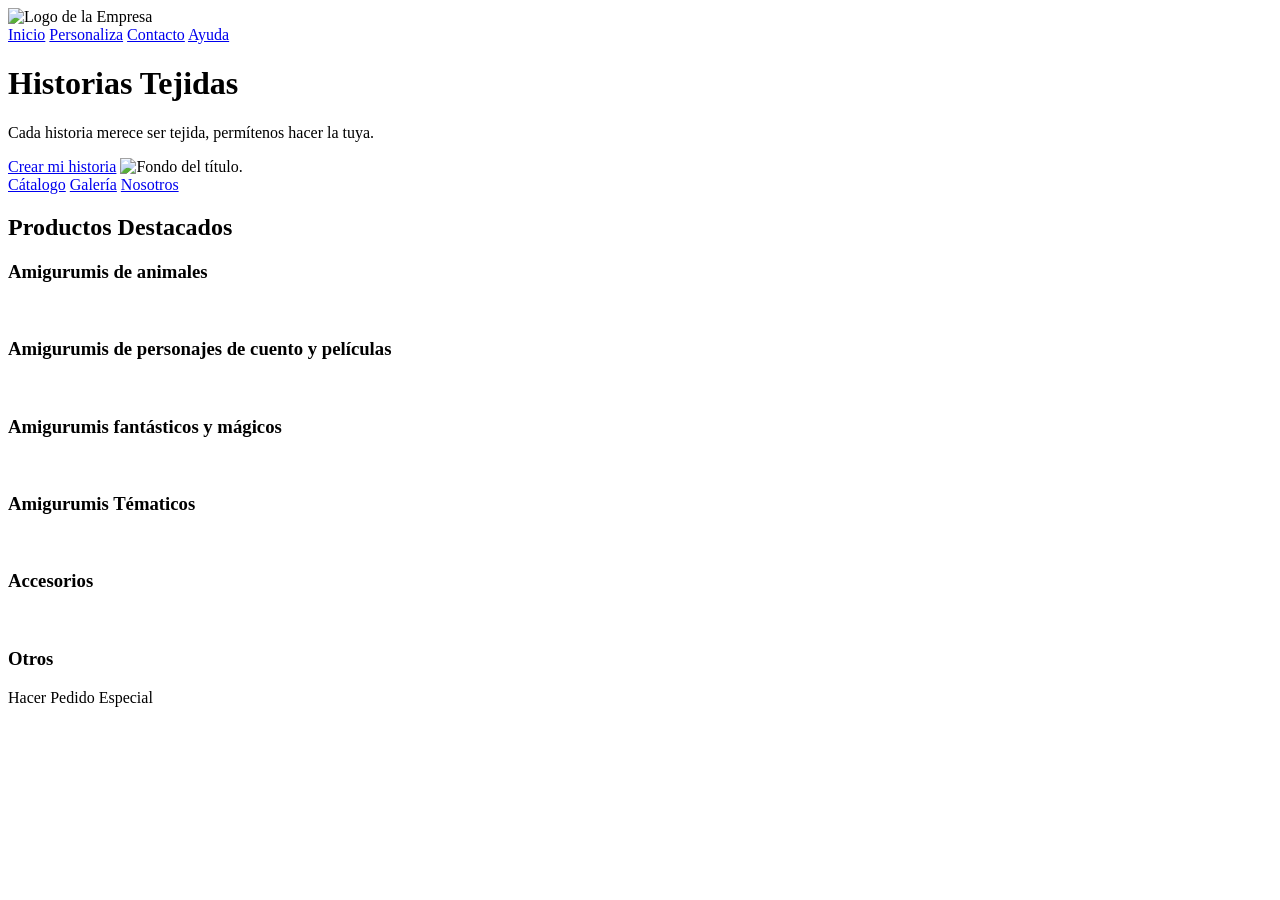
==== index.html @ d76e114c "traspaso" ====
<!DOCTYPE html>
<html lang="es">
<head>
    <meta charset="UTF-8">
    <meta name="viewport" content="width=device-width, initial-scale=1.0">
    <title>Historias Tejidas</title>
</head>
<body>
    <header>
        <div>
            <img width="100px"src="assest/logo.png" alt="Logo de la Empresa">
            <nav>
                <a href="#inicio">Inicio</a>
                <a href="#personaliza">Personaliza</a>
                <a href="#pedir">Contacto</a>
                <a href="#ayuda">Ayuda</a>
                <!-- Corregir Navegador Externo -->
            </nav>
        </div>
        
        <div>

            <h1>Historias Tejidas</h1>
            <p> 
                Cada historia merece ser tejida, permítenos hacer la tuya.
            </p>

            <a href="#personalizar">Crear mi historia</a>

            <img width="200px" src="assest/hero.png" alt="Fondo del título.">
            
        </div>
       
    </header>
        
    <main>

        <div>
            <a href="#catalogo">Cátalogo</a>
            <a href="#galeria">Galería</a>
            <a href="#Nosotros">Nosotros</a>
        </div>
           
        <div>
            <h2>Productos Destacados</h2>

            <h3>Amigurumis de animales</h3>
            <img>

            <h3>Amigurumis de personajes de cuento y películas</h3>
            <img>

            <h3>Amigurumis fantásticos y mágicos</h3>
            <img>

            <h3>Amigurumis Tématicos</h3>
            <img>

            <h3>Accesorios</h3>
            <img>

            <h3>Otros</h3>
            <p>Hacer Pedido Especial</p>
        </div>


    </main>
    <footer>
        <p></p>

    </footer>
       
</body>
</html>
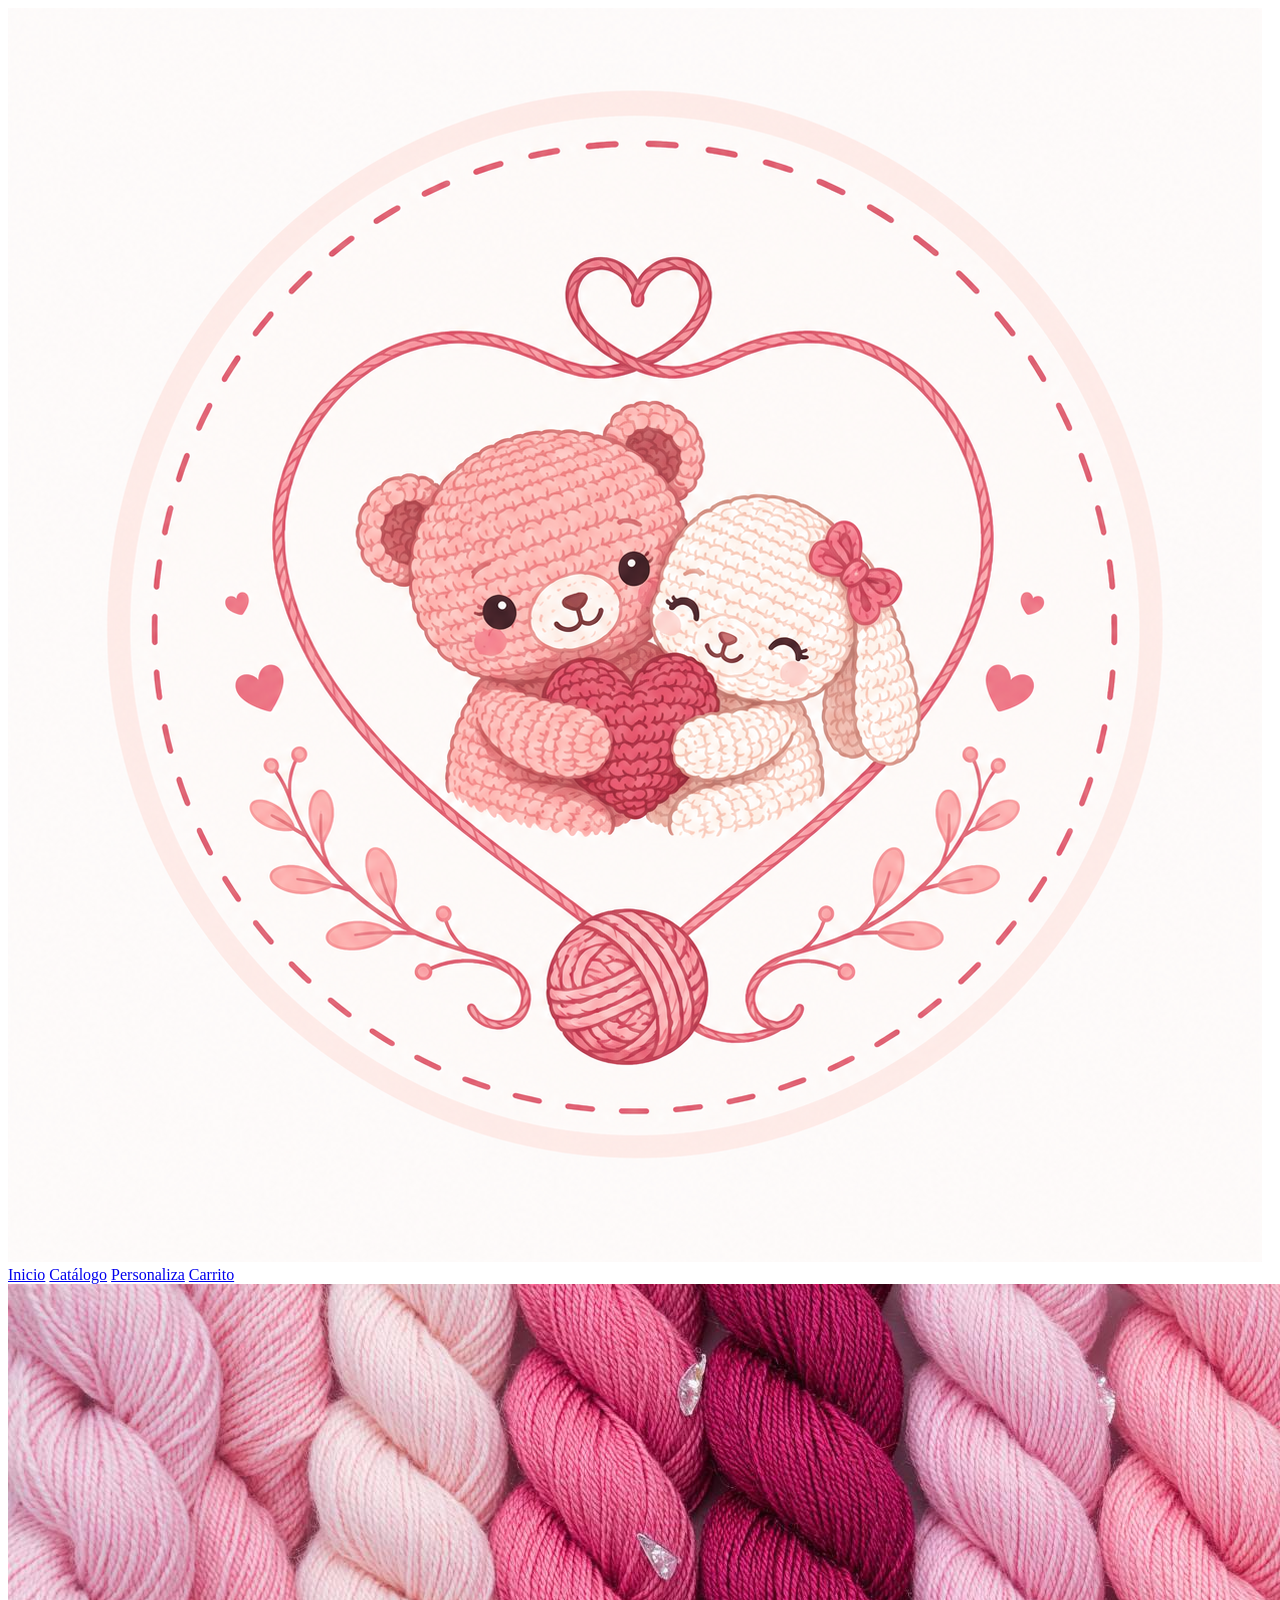
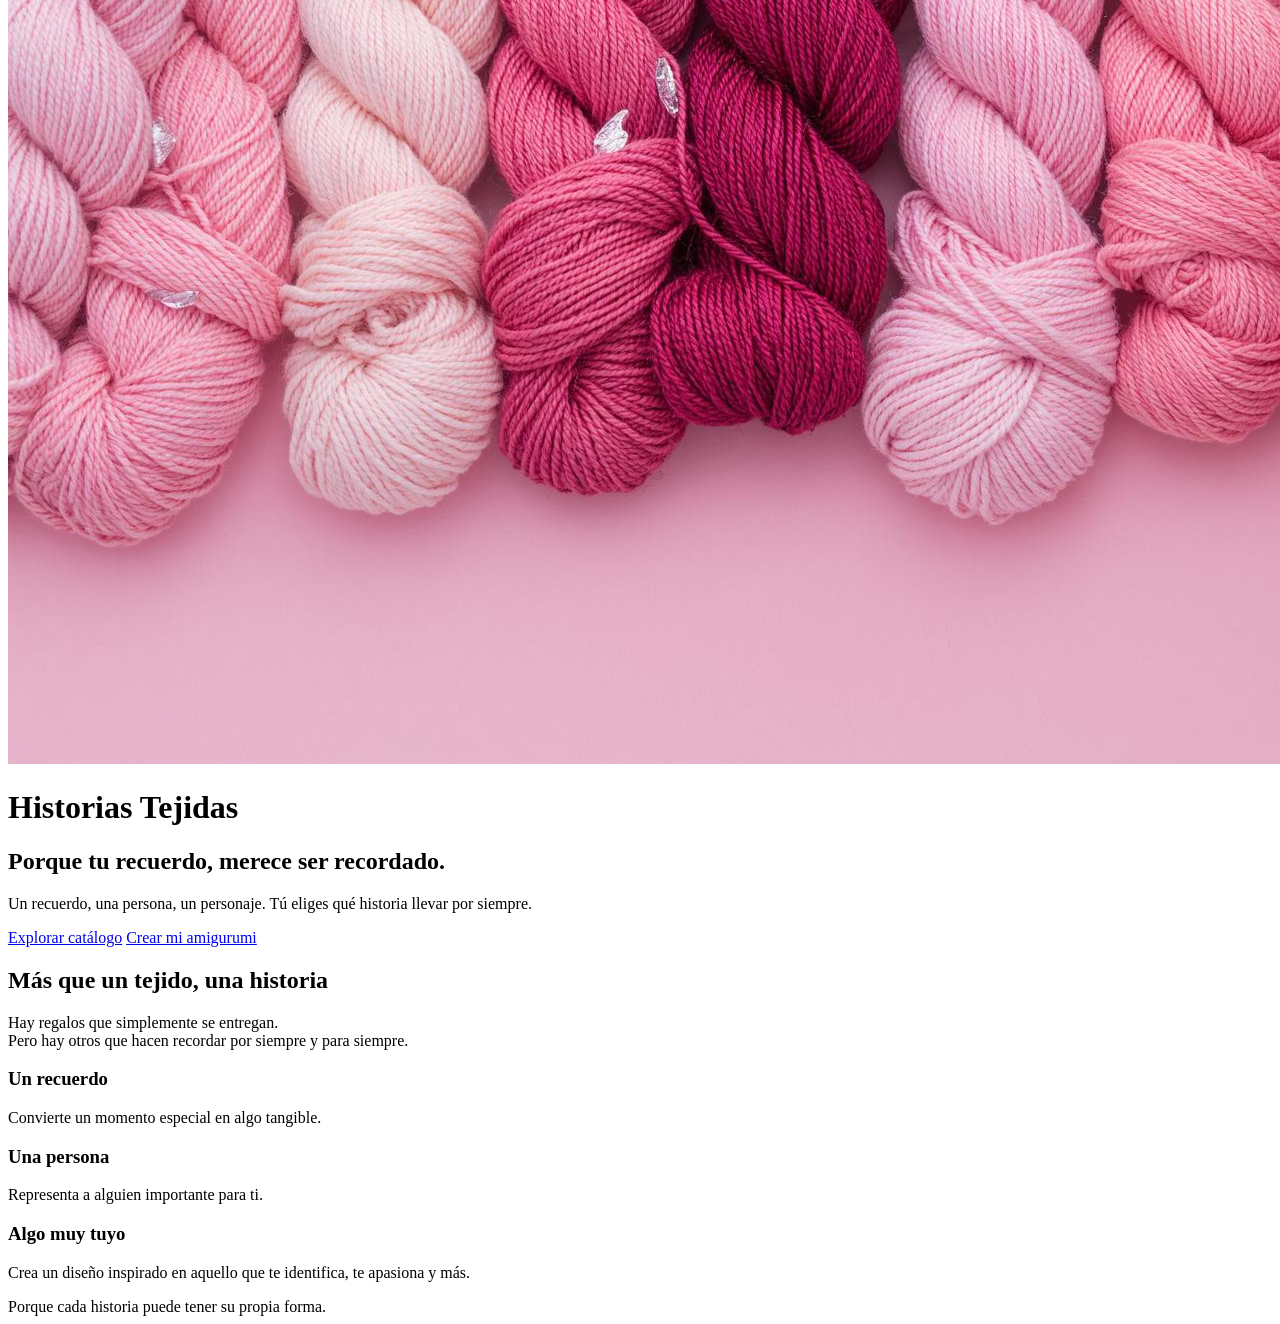
==== commit 2781ea39: "Comienzo de creación de Index, propuesta de valor, navegacion..." ====
--- a/index.html
+++ b/index.html
@@ -7,68 +7,54 @@
 </head>
 <body>
     <header>
-        <div>
-            <img width="100px"src="assest/logo.png" alt="Logo de la Empresa">
-            <nav>
-                <a href="#inicio">Inicio</a>
-                <a href="#personaliza">Personaliza</a>
-                <a href="#pedir">Contacto</a>
-                <a href="#ayuda">Ayuda</a>
-                <!-- Corregir Navegador Externo -->
-            </nav>
-        </div>
-        
-        <div>
-
+        <img src="assets/img/logo-sin-texto.png" alt="Logo de historias tejidas, un oso y conejos tejidos abrazando un corazón, con el nombre del emprendimiento en grande.">
+        <nav id="navegador-principal">
+            <a href="index.html">Inicio</a>
+            <a href="catalogo.html">Catálogo</a>
+            <a href="personaliza.html">Personaliza</a>
+            <a href="carrito.html">Carrito</a>
+            <!--Continuarlo y el emoji de carrito-->
+        </nav>
+    </header>     
+    <main>
+        <div class="hero">
+            <img src="assets/img/lanas-tipo-fondo.png" alt="Lanas de varios tonos de rosado alineadas de forma consecutiva con flores alrededor.">
             <h1>Historias Tejidas</h1>
-            <p> 
-                Cada historia merece ser tejida, permítenos hacer la tuya.
-            </p>
-
-            <a href="#personalizar">Crear mi historia</a>
-
-            <img width="200px" src="assest/hero.png" alt="Fondo del título.">
-            
-        </div>
-       
-    </header>
-        
-    <main>
-
-        <div>
-            <a href="#catalogo">Cátalogo</a>
-            <a href="#galeria">Galería</a>
-            <a href="#Nosotros">Nosotros</a>
-        </div>
-           
-        <div>
-            <h2>Productos Destacados</h2>
-
-            <h3>Amigurumis de animales</h3>
-            <img>
-
-            <h3>Amigurumis de personajes de cuento y películas</h3>
-            <img>
-
-            <h3>Amigurumis fantásticos y mágicos</h3>
-            <img>
-
-            <h3>Amigurumis Tématicos</h3>
-            <img>
-
-            <h3>Accesorios</h3>
-            <img>
-
-            <h3>Otros</h3>
-            <p>Hacer Pedido Especial</p>
+            <h2>Porque tu recuerdo, merece ser recordado.</h2>
+            <p>Un recuerdo, una persona, un personaje. Tú eliges qué historia llevar por siempre.</p>
+            <div class="button-hero">
+                <a href="catalogo.html">Explorar catálogo</a>
+                <a href="personaliza.html">Crear mi amigurumi</a>
+            </div>
         </div>
 
+        <section class="propuesta-valor">
 
+            <h2>Más que un tejido, una historia</h2>
+            <p>Hay regalos que simplemente se entregan. <br>
+            Pero hay otros que hacen recordar por siempre y para siempre.</p>
+
+            <div class="tarjeta-container">
+                <div class="tarjeta">
+                    <h3>Un recuerdo</h3>
+                    <p>Convierte un momento especial en algo tangible.</p>
+                </div>
+
+                <div class="tarjeta">
+                    <h3>Una persona</h3>
+                    <p>Representa a alguien importante para ti.</p>
+                </div>
+
+                <div class="tarjeta">
+                    <h3>Algo muy tuyo</h3>
+                    <p>Crea un diseño inspirado en aquello que te identifica, te apasiona y más.</p>
+                </div>
+            </div>
+
+            <aside>Porque cada historia puede tener su propia forma.</aside>
+
+        </section>
     </main>
-    <footer>
-        <p></p>
-
-    </footer>
-       
+    <footer></footer>
 </body>
 </html>
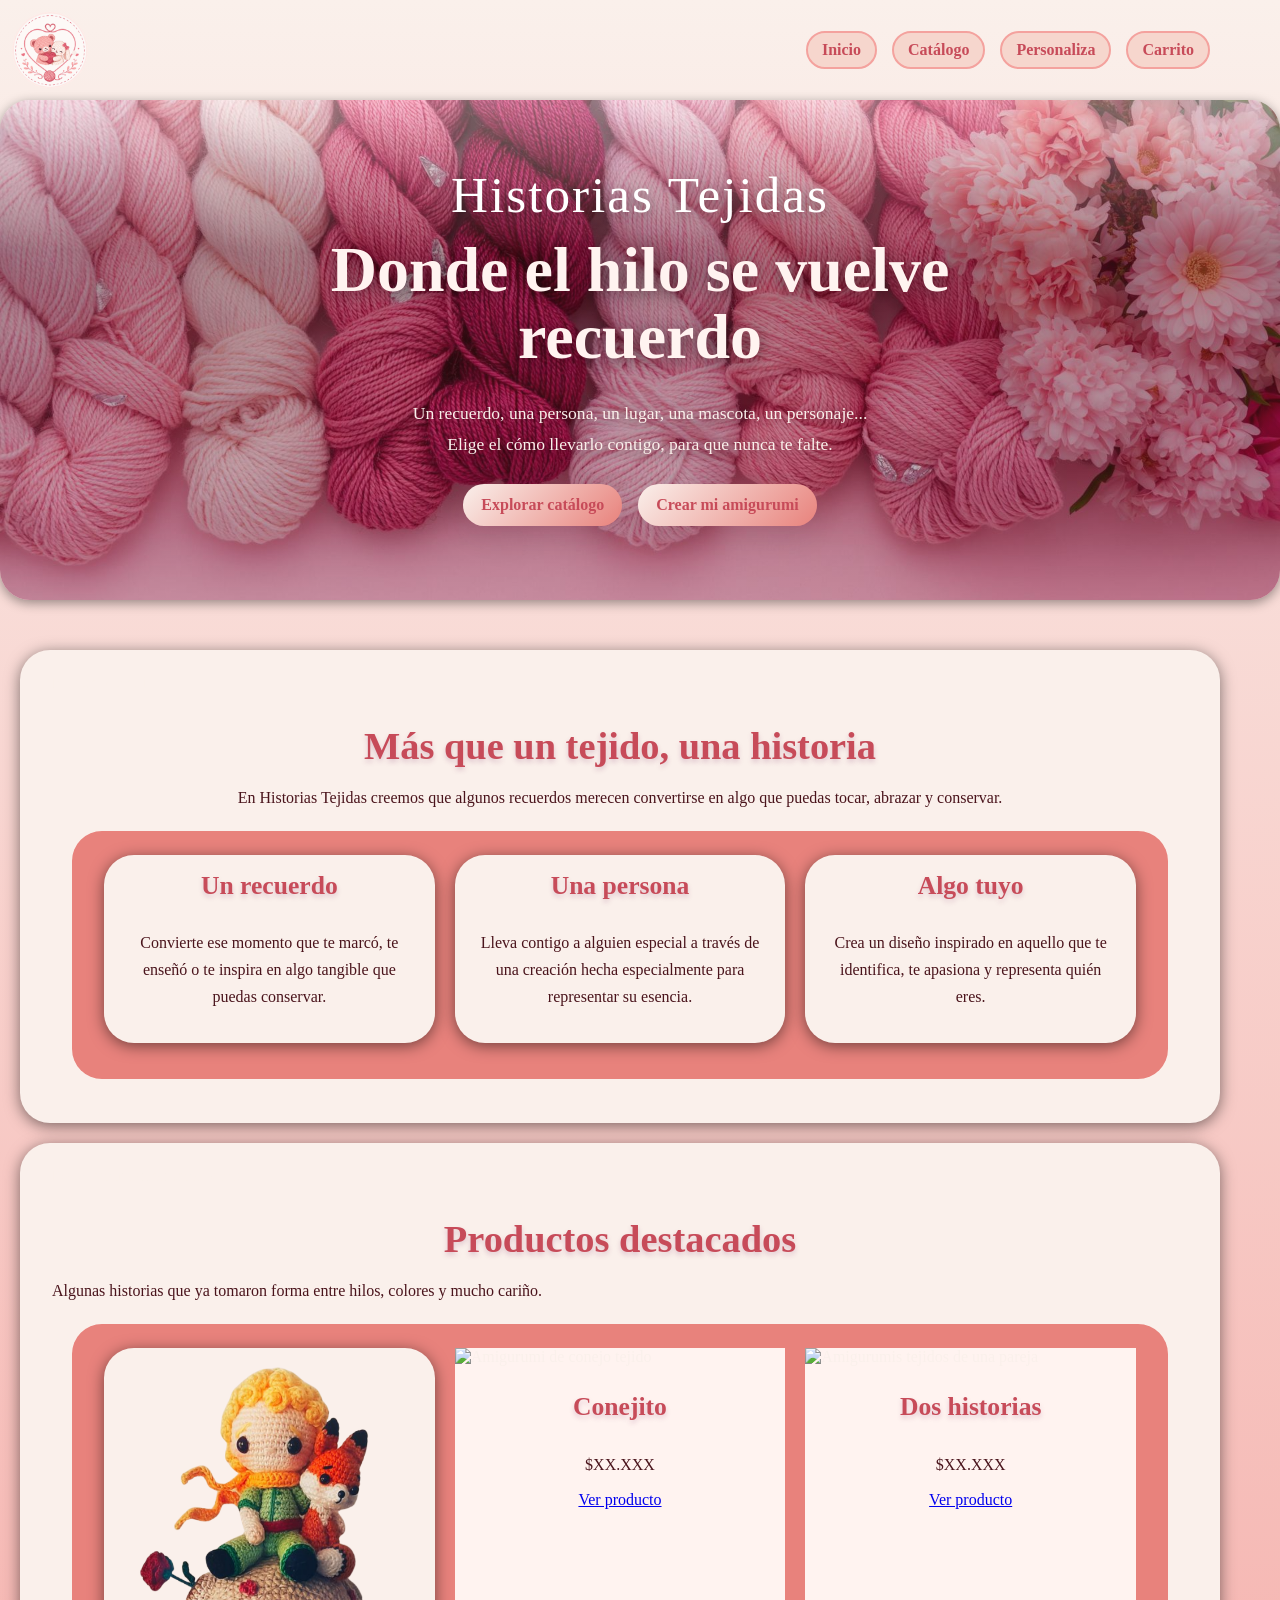
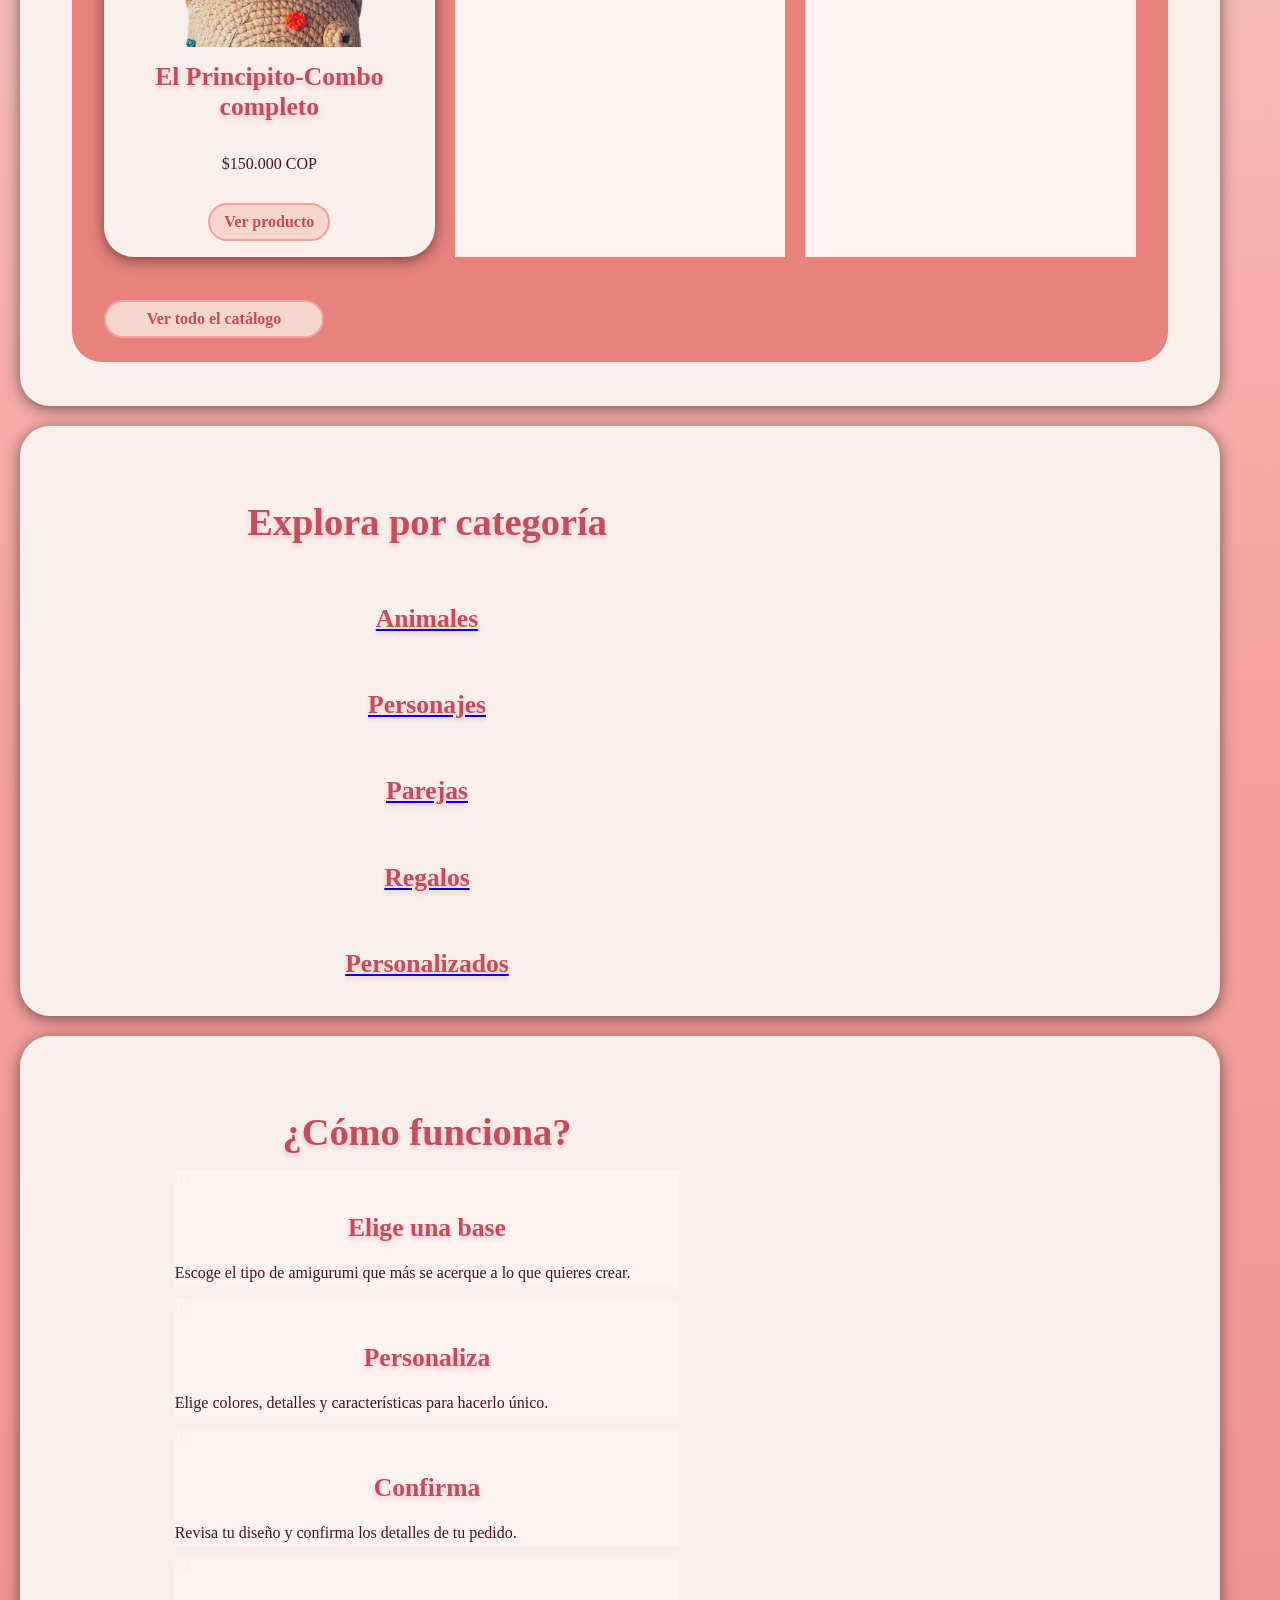
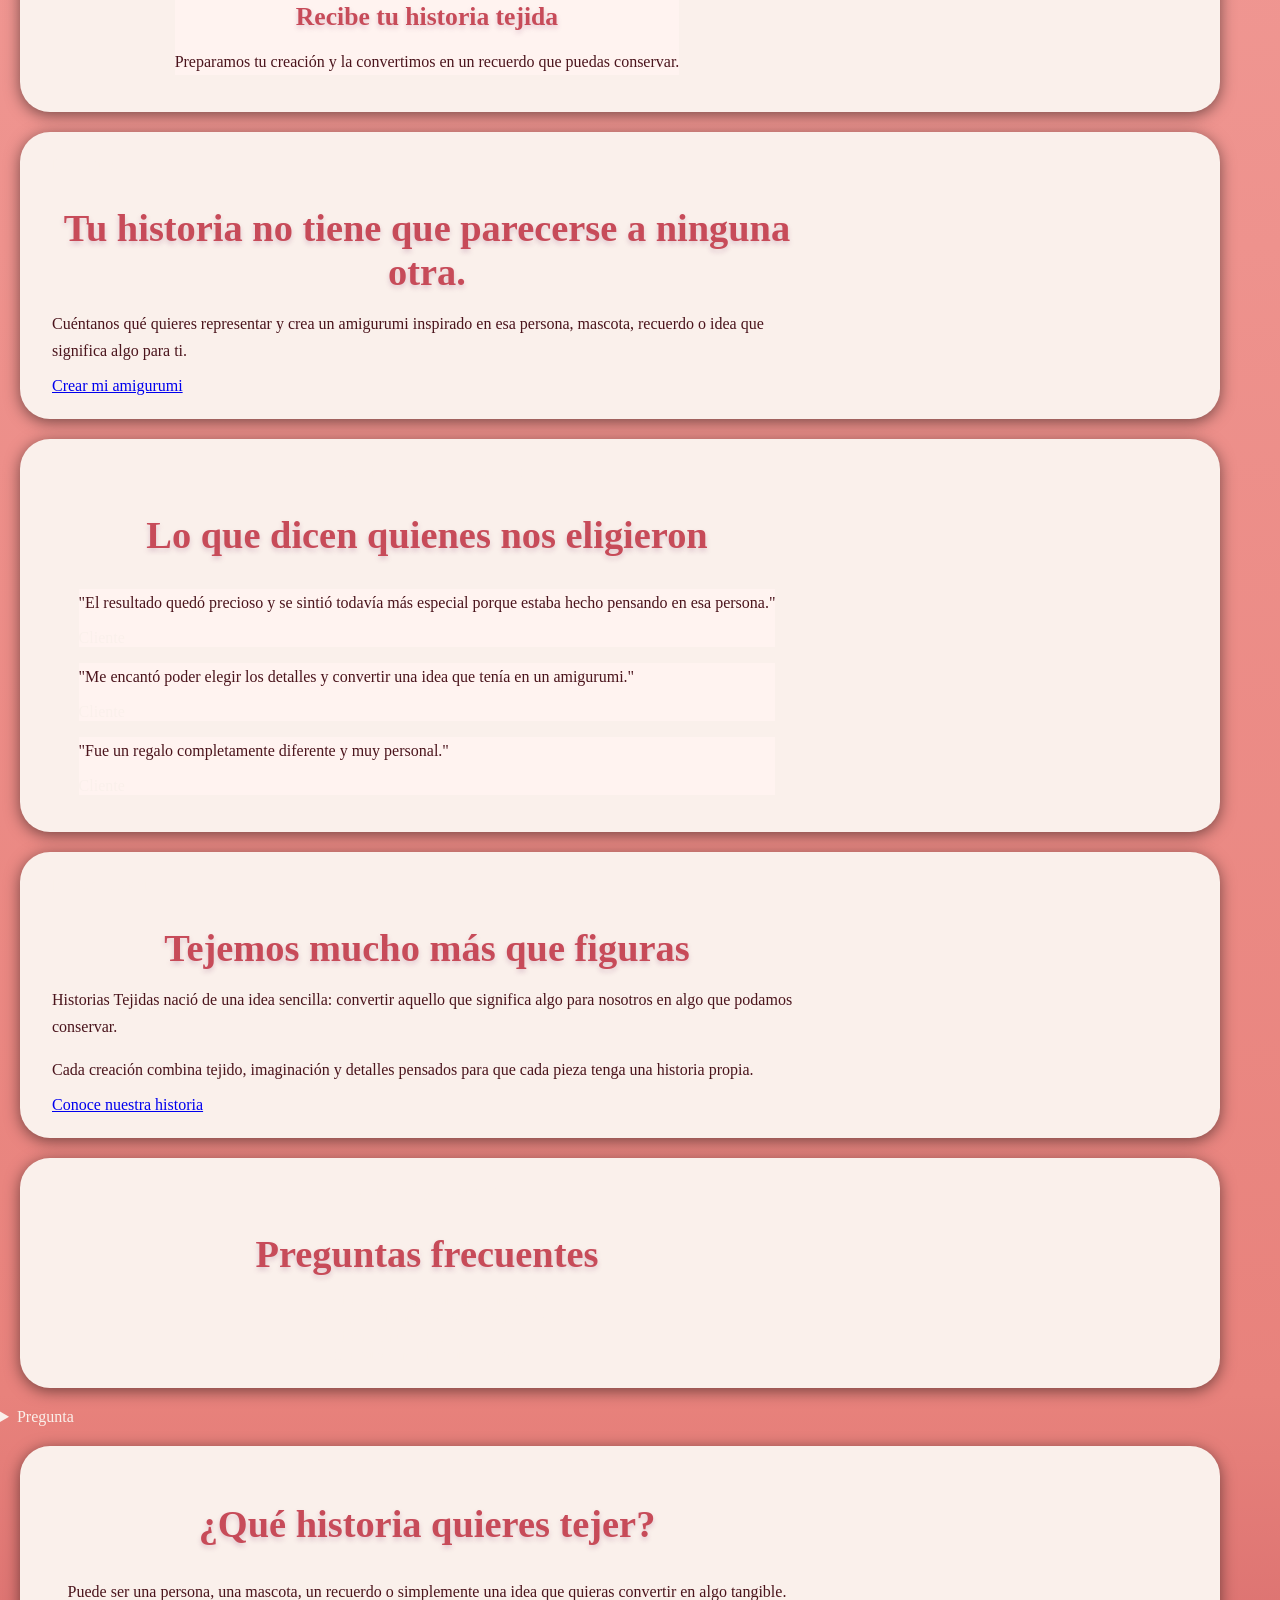
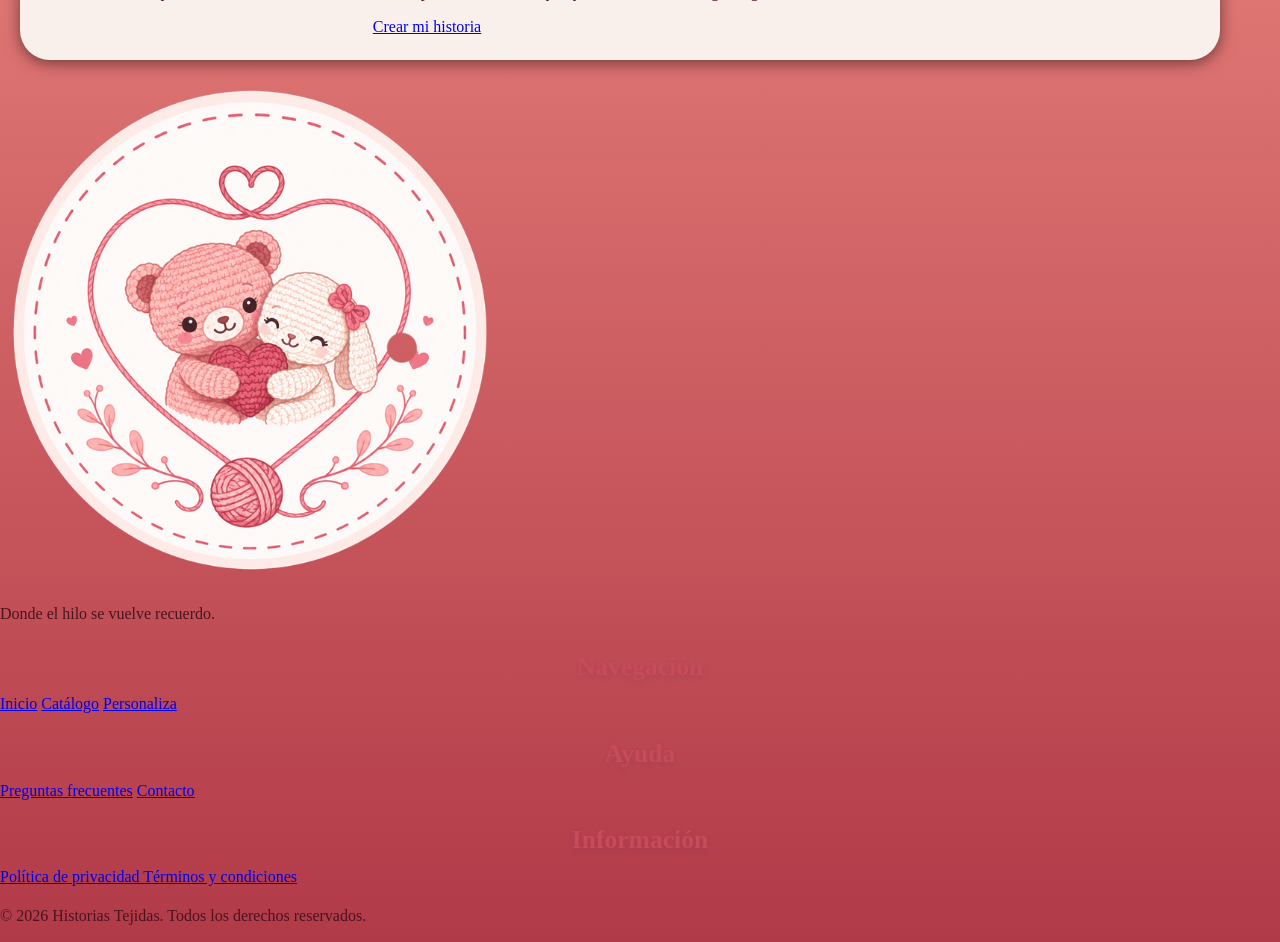
==== commit f06fdae9: "Creacion de css style y comienzo de boceto de index" ====
--- a/index.html
+++ b/index.html
@@ -1,60 +1,457 @@
 <!DOCTYPE html>
 <html lang="es">
+
 <head>
     <meta charset="UTF-8">
     <meta name="viewport" content="width=device-width, initial-scale=1.0">
     <title>Historias Tejidas</title>
+    <link rel="stylesheet" href="assets/css/style.css">
 </head>
+
 <body>
     <header>
-        <img src="assets/img/logo-sin-texto.png" alt="Logo de historias tejidas, un oso y conejos tejidos abrazando un corazón, con el nombre del emprendimiento en grande.">
-        <nav id="navegador-principal">
+        <img src="assets/img/logo-sin-texto.png"
+            alt="Logo de historias tejidas, un oso y conejos tejidos abrazando un corazón, con el nombre del emprendimiento en grande.">
+        <nav>
             <a href="index.html">Inicio</a>
             <a href="catalogo.html">Catálogo</a>
             <a href="personaliza.html">Personaliza</a>
             <a href="carrito.html">Carrito</a>
             <!--Continuarlo y el emoji de carrito-->
         </nav>
-    </header>     
+    </header>
     <main>
         <div class="hero">
-            <img src="assets/img/lanas-tipo-fondo.png" alt="Lanas de varios tonos de rosado alineadas de forma consecutiva con flores alrededor.">
-            <h1>Historias Tejidas</h1>
-            <h2>Porque tu recuerdo, merece ser recordado.</h2>
-            <p>Un recuerdo, una persona, un personaje. Tú eliges qué historia llevar por siempre.</p>
-            <div class="button-hero">
-                <a href="catalogo.html">Explorar catálogo</a>
-                <a href="personaliza.html">Crear mi amigurumi</a>
+
+            <div class="hero-overlay"></div>
+            <img src="assets/img/lanas-tipo-fondo.png"
+                alt="Lanas de varios tonos de rosado alineadas de forma consecutiva con flores alrededor.">
+
+            <div class="container">
+                <h1>Historias Tejidas</h1>
+                <h2>Donde el hilo se vuelve recuerdo</h2>
+                <p>Un recuerdo, una persona, un lugar, una mascota, un personaje... <br>
+                    Elige el cómo llevarlo contigo, para que nunca te falte.</p>
+                <div class="button-hero">
+                    <a href="catalogo.html">Explorar catálogo</a>
+                    <a href="personaliza.html">Crear mi amigurumi</a>
+                </div>
             </div>
         </div>
 
         <section class="propuesta-valor">
 
+            <span class="section-label">Nuestra esencia</span>
+
             <h2>Más que un tejido, una historia</h2>
-            <p>Hay regalos que simplemente se entregan. <br>
-            Pero hay otros que hacen recordar por siempre y para siempre.</p>
+            <p>En Historias Tejidas creemos que algunos recuerdos merecen
+                convertirse en algo que puedas tocar, abrazar y conservar.</p>
 
             <div class="tarjeta-container">
-                <div class="tarjeta">
+                <article class="tarjeta">
                     <h3>Un recuerdo</h3>
-                    <p>Convierte un momento especial en algo tangible.</p>
-                </div>
-
-                <div class="tarjeta">
+                    <p>Convierte ese momento que te marcó, te enseñó o te inspira
+                        en algo tangible que puedas conservar. </p>
+                </article>
+
+                <article class="tarjeta">
                     <h3>Una persona</h3>
-                    <p>Representa a alguien importante para ti.</p>
-                </div>
-
-                <div class="tarjeta">
-                    <h3>Algo muy tuyo</h3>
-                    <p>Crea un diseño inspirado en aquello que te identifica, te apasiona y más.</p>
-                </div>
-            </div>
-
-            <aside>Porque cada historia puede tener su propia forma.</aside>
-
-        </section>
+                    <p>Lleva contigo a alguien especial a través de una creación
+                        hecha especialmente para representar su esencia.</p>
+                </article>
+
+                <article class="tarjeta">
+                    <h3>Algo tuyo</h3>
+                    <p>Crea un diseño inspirado en aquello que te identifica,
+                        te apasiona y representa quién eres.</p>
+                </article>
+            </div>
+
+        </section>
+
+        <section class="destacados">
+
+            <span class="section-label">Descubre nuestras creaciones</span>
+
+            <h2>Productos destacados</h2>
+
+            <p>
+                Algunas historias que ya tomaron forma entre hilos, colores
+                y mucho cariño.
+            </p>
+
+            <div class="tarjeta-container">
+
+                <article class="tarjeta">
+
+                    <img src="assets/img/productos/elprincipito.png"
+                        alt="Amigurumi del personaje el principito junto al zorro en la luna con una rosa, de la obra literaria.">
+
+                    <div class="producto-info">
+                        <h3>El Principito-Combo completo</h3>
+                        <p class="precio">$150.000 COP</p>
+                        <a class="button" href="producto-detalle.html">
+                            Ver producto
+                        </a>
+                    </div>
+
+                </article>
+
+                <article class="producto-card">
+
+                    <img src="assets/img/productos/conejo.jpg" alt="Amigurumi de conejo tejido">
+
+                    <div class="producto-info">
+                        <h3>Conejito</h3>
+                        <p class="precio">$XX.XXX</p>
+                        <a href="producto-detalle.html">
+                            Ver producto
+                        </a>
+                    </div>
+
+                </article>
+
+                <article class="producto-card">
+
+                    <img src="assets/img/productos/pareja.jpg" alt="Amigurumis tejidos de una pareja">
+
+                    <div class="producto-info">
+                        <h3>Dos historias</h3>
+                        <p class="precio">$XX.XXX</p>
+                        <a href="producto-detalle.html">
+                            Ver producto
+                        </a>
+                    </div>
+
+                </article>
+
+                <a class="button" href="catalogo.html">
+                    Ver todo el catálogo
+                </a>
+
+            </div>
+
+        </section>
+
+        <section class="categorias">
+
+            <div class="container">
+
+                <span class="section-label">Encuentra tu historia</span>
+
+                <h2>Explora por categoría</h2>
+
+                <div class="categorias-grid">
+
+                    <a href="catalogo.html?categoria=animales" class="categoria">
+                        <img src="assets/img/categorias/animales.jpg" alt="">
+                        <h3>Animales</h3>
+                    </a>
+
+                    <a href="catalogo.html?categoria=personajes" class="categoria">
+                        <img src="assets/img/categorias/personajes.jpg" alt="">
+                        <h3>Personajes</h3>
+                    </a>
+
+                    <a href="catalogo.html?categoria=parejas" class="categoria">
+                        <img src="assets/img/categorias/parejas.jpg" alt="">
+                        <h3>Parejas</h3>
+                    </a>
+
+                    <a href="catalogo.html?categoria=regalos" class="categoria">
+                        <img src="assets/img/categorias/regalos.jpg" alt="">
+                        <h3>Regalos</h3>
+                    </a>
+
+                    <a href="catalogo.html?categoria=personalizados" class="categoria">
+                        <img src="assets/img/categorias/personalizados.jpg" alt="">
+                        <h3>Personalizados</h3>
+                    </a>
+
+                </div>
+
+            </div>
+
+        </section>
+
+
+        <section class="como-funciona">
+
+            <div class="container">
+
+                <span class="section-label">Tu historia, paso a paso</span>
+
+                <h2>¿Cómo funciona?</h2>
+
+                <div class="pasos">
+
+                    <article class="paso">
+                        <span class="paso-numero">01</span>
+                        <h3>Elige una base</h3>
+                        <p>
+                            Escoge el tipo de amigurumi que más se acerque
+                            a lo que quieres crear.
+                        </p>
+                    </article>
+
+                    <article class="paso">
+                        <span class="paso-numero">02</span>
+                        <h3>Personaliza</h3>
+                        <p>
+                            Elige colores, detalles y características
+                            para hacerlo único.
+                        </p>
+                    </article>
+
+                    <article class="paso">
+                        <span class="paso-numero">03</span>
+                        <h3>Confirma</h3>
+                        <p>
+                            Revisa tu diseño y confirma los detalles de tu pedido.
+                        </p>
+                    </article>
+
+                    <article class="paso">
+                        <span class="paso-numero">04</span>
+                        <h3>Recibe tu historia tejida</h3>
+                        <p>
+                            Preparamos tu creación y la convertimos
+                            en un recuerdo que puedas conservar.
+                        </p>
+                    </article>
+
+                </div>
+
+            </div>
+
+        </section>
+
+        <section class="personalizacion-home">
+
+            <div class="container">
+
+                <div class="personalizacion-contenido">
+
+                    <span class="section-label">Hazlo tuyo</span>
+
+                    <h2>Tu historia no tiene que parecerse a ninguna otra.</h2>
+
+                    <p>
+                        Cuéntanos qué quieres representar y crea un amigurumi
+                        inspirado en esa persona, mascota, recuerdo o idea
+                        que significa algo para ti.
+                    </p>
+
+                    <a href="personaliza.html">
+                        Crear mi amigurumi
+                    </a>
+
+                </div>
+
+            </div>
+
+        </section>
+
+        <section class="resenas">
+
+            <div class="container">
+
+                <span class="section-label">Historias que ya fueron tejidas</span>
+
+                <h2>Lo que dicen quienes nos eligieron</h2>
+
+                <div class="resenas-grid">
+
+                    <article class="resena">
+                        <p>
+                            "El resultado quedó precioso y se sintió todavía
+                            más especial porque estaba hecho pensando en esa persona."
+                        </p>
+                        <span>Cliente</span>
+                    </article>
+
+                    <article class="resena">
+                        <p>
+                            "Me encantó poder elegir los detalles y convertir
+                            una idea que tenía en un amigurumi."
+                        </p>
+                        <span>Cliente</span>
+                    </article>
+
+                    <article class="resena">
+                        <p>
+                            "Fue un regalo completamente diferente y muy personal."
+                        </p>
+                        <span>Cliente</span>
+                    </article>
+
+                </div>
+
+            </div>
+
+        </section>
+
+        <section class="sobre-nosotros">
+
+            <div class="container">
+
+                <div class="sobre-contenido">
+
+                    <span class="section-label">Nuestra historia</span>
+
+                    <h2>Tejemos mucho más que figuras</h2>
+
+                    <p>
+                        Historias Tejidas nació de una idea sencilla:
+                        convertir aquello que significa algo para nosotros
+                        en algo que podamos conservar.
+                    </p>
+
+                    <p>
+                        Cada creación combina tejido, imaginación y detalles
+                        pensados para que cada pieza tenga una historia propia.
+                    </p>
+
+                    <a href="sobre-nosotros.html">
+                        Conoce nuestra historia
+                    </a>
+
+                </div>
+
+            </div>
+
+        </section>
+
+        <section class="faq">
+
+            <div class="container">
+
+                <span class="section-label">¿Tienes alguna duda?</span>
+
+                <h2>Preguntas frecuentes</h2>
+
+                <div class="faq-list">
+
+                    <details>
+                        <summary>¿Puedo personalizar un amigurumi?</summary>
+                        <p>
+                            Sí. Puedes crear una pieza basada en una persona,
+                            mascota, personaje, recuerdo o idea.
+                        </p>
+                    </details>
+
+                    <details>
+                        <summary>¿Cuánto tarda un pedido personalizado?</summary>
+                        <p>
+                            El tiempo depende del diseño y del nivel de personalización.
+                        </p>
+                    </details>
+
+                    <details>
+                        <summary>¿Puedo hacer un regalo?</summary>
+                        <p>
+                            Sí. Puedes elegir una creación del catálogo
+                            o diseñar una personalizada.
+                        </p>
+                    </details>
+
+                    <details>
+                        <summary>¿Cómo puedo realizar un pedido?</summary>
+                        <p>
+                            Puedes explorar el catálogo o comenzar directamente
+                            desde la sección de personalización.
+                        </p>
+                    </details>
+
+                </div>
+
+            </div>
+
+        </section>
+
+        <details>
+            <summary>Pregunta</summary>
+            <p>Respuesta</p>
+        </details>
+
+
+        <section class="cta-final">
+
+            <div class="container">
+
+                <h2>¿Qué historia quieres tejer?</h2>
+
+                <p>
+                    Puede ser una persona, una mascota, un recuerdo
+                    o simplemente una idea que quieras convertir en algo tangible.
+                </p>
+
+                <a href="personaliza.html">
+                    Crear mi historia
+                </a>
+
+            </div>
+
+        </section>
+
     </main>
-    <footer></footer>
+    <footer>
+
+
+        <div class="footer-container">
+
+            <div class="footer-marca">
+                <img src="assets/img/logo-sin-texto.png" alt="Logo de Historias Tejidas">
+
+                <p>
+                    Donde el hilo se vuelve recuerdo.
+                </p>
+            </div>
+
+            <div class="footer-columna">
+
+                <h3>Navegación</h3>
+
+                <a href="index.html">Inicio</a>
+                <a href="catalogo.html">Catálogo</a>
+                <a href="personaliza.html">Personaliza</a>
+
+            </div>
+
+            <div class="footer-columna">
+
+                <h3>Ayuda</h3>
+
+                <a href="#faq">Preguntas frecuentes</a>
+                <a href="contacto.html">Contacto</a>
+
+            </div>
+
+            <div class="footer-columna">
+
+                <h3>Información</h3>
+
+                <a href="politica-privacidad.html">
+                    Política de privacidad
+                </a>
+
+                <a href="terminos.html">
+                    Términos y condiciones
+                </a>
+
+            </div>
+
+        </div>
+
+        <div class="footer-bottom">
+
+            <p>
+                © 2026 Historias Tejidas. Todos los derechos reservados.
+            </p>
+
+        </div>
+
+    </footer>
 </body>
+
 </html>
--- a/assets/css/style.css
+++ b/assets/css/style.css
@@ -0,0 +1,523 @@
+:root {
+
+    /* Colores */
+    --blanco: #FFFFFF;
+    --rosa-fondo: #FFF3F0;
+    --rosa-crema: #FAF0EB;
+    --rosa-palido: #F6D6CD;
+    --rosa-suave: #F4A29E;
+    --rosa-medio: #E8827C;
+    --rosa-coral: #D96B64;
+    --rosa-principal: #C74B59;
+    --rosa-fuerte: #B13A48;
+    --frambuesa: #8F2D3B;
+    --vino-rosa: #6B202A;
+    --rosa-oscuro: #4A141C;
+
+
+    /* Gradiante */
+
+    --gradiente: linear-gradient(180deg,
+            var(--rosa-crema) 0%,
+            var(--rosa-suave) 40%,
+            var(--rosa-medio) 80%,
+            var(--rosa-fuerte) 100%);
+
+    --gradiente-capa: linear-gradient(180deg,
+            rgba(250, 240, 235, 0.4) 0%,
+            rgba(74, 20, 28, 0.45) 30%,
+            rgba(107, 32, 42, 0.25) 100%);
+
+    /* Border-radius */
+
+    --border-rdp: 30px;
+    --border-rdpl: 999px;
+
+    /* font-weidth */
+
+    --negrita: 600;
+    --normal: 400;
+    --fina: 200;
+
+    /* transicion */
+    --transicion: .3s ease;
+    --transicion-lenta: .5s ease;
+
+    /* Sombra */
+
+    --sombra-suave: 0 3px 12px rgba(0, 0, 0, 0.4);
+    --sombra-normal: 0 3px 15px rgba(0, 0, 0, 0.5);
+    --sombra-pequeña: 0 3px 5px rgba(133, 48, 104, 0.219);
+
+    /*Padding*/
+
+    --padding-05: 4px 8px;
+    /* Elementos muy compactos (tags, badges) */
+    --padding-1: 8px 14px;
+    /* Botones pequeños */
+    --padding-2: 12px 18px;
+    /* Tarjetas compactas o inputs */
+    --padding-3: 16px 24px;
+    /* Padding estándar */
+    --padding-4: 24px 32px;
+    /* Tarjetas grandes o contenedores */
+    --padding-5: 32px 40px;
+    /* Secciones o contenedores amplios */
+    --padding-6: 48px 40px;
+    /* Elementos muy espaciosos o héroes */
+
+    /* Márgenes*/
+    --margin-bt: 0.8rem;
+    --margin-bt0: 1rem;
+    --margin-1: 10px;
+    /* Espacios muy cortos */
+    --margin-2: 15px 10px;
+    /* Para elementos que necesitan aire lateral y vertical */
+    --margin-3: 20px;
+    /* Margen estándar entre elementos */
+    --margin-4: 30px 20px;
+    /* Para separar secciones o contenedores grandes */
+    --margin-5: 0 0 50px auto;
+    /* Márgenes grandes verticales y centrado automático horizontal*/
+}
+
+/* Body */
+
+html {
+    box-sizing: border-box;
+    font-size: 16px;
+}
+
+*,
+*:before,
+*:after {
+    box-sizing: inherit;
+}
+
+body {
+    background: var(--gradiente);
+    margin: 0;
+    width: 100%;
+    overflow-x: hidden;
+    font-family: 'Times New Roman', Times, serif;
+    color: var(--rosa-crema);
+}
+
+
+html {
+    box-sizing: border-box;
+    font-size: 16px;
+}
+
+*,
+*:before,
+*:after {
+    box-sizing: inherit;
+}
+
+
+/* ----------------------------------------------------------------------------
+======================================GENERAL======================================
+--------------------------------------------------------------------------------*/
+
+h2 {
+    text-align: center;
+    font-size: clamp(1.8rem, 3vw, 2.4rem);
+    font-weight: var(--negrita);
+    color: var(--rosa-principal);
+    margin-bottom: var(--margin-bt0);
+    text-shadow: var(--sombra-pequeña);
+}
+
+h3 {
+    text-align: center;
+    font-size: clamp(1.3rem, 2vw, 1.6rem);
+    font-weight: var(--negrita);
+    color: var(--rosa-principal);
+    margin-bottom: var(--margin-bt);
+    text-shadow: var(--sombra-pequeña);
+}
+
+h4 {
+    text-align: center;
+    font-size: 1.15rem;
+    font-weight: var(--negrita);
+    color: var(--rosa-principal);
+    margin-bottom: var(--margin-bt);
+}
+
+p {
+    text-align: left;
+    line-height: 1.7;
+    margin-bottom: var(--margin-bt);
+    color: var(--rosa-oscuro);
+    font-size: 1rem;
+    font-family: Georgia, 'Times New Roman', Times, serif;
+
+}
+
+section {
+    max-width: 1200px;
+    margin: var(--margin-3);
+    padding: var(--padding-4);
+    align-items: center;
+
+    background-color: var(--rosa-crema);
+    border-radius: var(--border-rdp);
+
+    box-shadow: var(--sombra-normal);
+
+
+}
+
+article {
+    margin-bottom: var(--margin-bt);
+    background-color: var(--rosa-fondo);
+}
+
+aside {
+    background: var(--rosa-fondo);
+    color: var(--rosa-principal);
+    text-align: center;
+    font-weight: var(--negrita);
+    border-radius: var(--border-rdpl);
+    margin: var(--margin-3);
+    padding: var(--padding-1);
+
+}
+
+
+/* ----------------------------------------------------------------------------
+======================================HEADER======================================
+--------------------------------------------------------------------------------*/
+
+header {
+    max-width: 1200px;
+    margin: var(--margin-1);
+    display: flex;
+    justify-content: space-between;
+    align-items: center;
+    gap: 30px;
+    flex-wrap: wrap;
+
+
+}
+
+
+header img {
+    width: 80px;
+    max-width: 100%;
+    height: auto;
+    border-radius: var(--border-rdp);
+    transition:
+        transform var(--transicion);
+}
+
+header img:hover {
+    transform: translateY(-3px);
+}
+
+nav {
+    display: flex;
+    justify-content: center;
+    align-items: center;
+    flex-wrap: wrap;
+    gap: 15px;
+}
+
+nav a {
+    background: var(--rosa-palido);
+    border-radius: var(--border-rdp);
+
+    padding: var(--padding-1);
+
+    color: var(--rosa-principal);
+    text-decoration: none;
+    font-weight: var(--negrita);
+
+    transition:
+        color var(--transicion),
+        background-color var(--transicion),
+        transform var(--transicion);
+
+    border: 2px solid var(--rosa-suave);
+
+}
+
+nav a:hover {
+    background: var(--rosa-principal);
+    color: var(--rosa-crema);
+    text-decoration: underline;
+    transform: translateY(-2px);
+}
+
+
+/* ----------------------------------------------------------------------------
+======================================HERO======================================== 
+--------------------------------------------------------------------------------*/
+
+.hero {
+    position: relative;
+    display: flex;
+    text-align: center;
+    width: 100%;
+    max-height: 550px;
+    overflow: hidden;
+    margin: var(--margin-5);
+    box-sizing: border-box;
+    justify-content: center;
+    align-items: center;
+    min-height: 500px;
+    height: auto;
+    padding: var(--padding-6);
+    border-radius: var(--border-rdp);
+    box-shadow: var(--sombra-suave);
+    transition:
+        transform var(--transicion-lenta);
+}
+
+.hero:hover {
+    transform: translateY(-3px);
+}
+
+.hero img {
+    position: absolute;
+    inset: 0;
+    object-fit: cover;
+    object-position: center;
+    z-index: 0;
+
+    width: 100%;
+    height: 100%;
+}
+
+
+
+.hero-overlay {
+    position: absolute;
+    inset: 0;
+    z-index: 1;
+    background: var(--gradiente-capa);
+
+}
+
+.container {
+    position: relative;
+    z-index: 2;
+    width: min(750px, 100%);
+    display: flex;
+    flex-direction: column;
+    justify-content: center;
+    align-items: center;
+    box-sizing: border-box;
+}
+
+.hero h1 {
+    margin: 0;
+    padding: 0;
+    line-height: 1.2;
+    font-size: clamp(2.2rem, 4vw, 3.5rem);
+    font-weight: var(--normal);
+    letter-spacing: 2px;
+    color: var(--blanco);
+    text-shadow: var(--sombra-suave);
+
+}
+
+.hero h2 {
+    margin: var(--margin-1);
+    padding: 0;
+    text-align: center;
+    font-size: clamp(2.4rem, 5vw, 4rem);
+    line-height: 1.05;
+    font-weight: var(--negrita);
+    color: var(--rosa-fondo);
+    text-shadow: var(--sombra-normal);
+    max-width: 100%;
+
+
+}
+
+.hero p {
+    max-width: 600px;
+    font-size: 1.1rem;
+    line-height: 1.8;
+    color: var(--rosa-crema);
+    text-shadow: var(--sombra-suave);
+    text-align: center;
+    font-family: Georgia, 'Times New Roman', Times, serif;
+}
+
+.button-hero {
+    display: flex;
+    flex-wrap: wrap;
+    gap: 16px;
+    margin: var(--margin-1);
+    width: 100%;
+    justify-content: center;
+}
+
+.button-hero a {
+    display: inline-flex;
+    align-items: center;
+    gap: 12px;
+    padding: var(--padding-2);
+    border-radius: var(--border-rdpl);
+    font-weight: 600;
+    transition: var(--transicion-lenta);
+    box-shadow: 0 10px 30px rgba(0, 0, 0, .08);
+    box-sizing: border-box;
+    text-decoration: none;
+    background: linear-gradient(135deg, var(--rosa-crema), var(--rosa-medio));
+    color: var(--rosa-principal);
+}
+
+.button-hero a:hover {
+    transform: translateY(-3px);
+    background: var(--rosa-principal);
+    color: var(--blanco);
+}
+
+/* ============================================================================
+   ESTILOS DE LA BARRA DE DESPLAZAMIENTO (SCROLLBAR)
+============================================================================ */
+
+
+::-webkit-scrollbar {
+    width: 12px;
+}
+
+
+::-webkit-scrollbar-track {
+    background: var(--rosa-fondo);
+}
+
+
+::-webkit-scrollbar-thumb {
+    background: var(--rosa-suave);
+    border-radius: 999px;
+    border: 2px solid var(--rosa-fondo);
+}
+
+
+::-webkit-scrollbar-thumb:hover {
+    background: var(--rosa-principal);
+}
+
+/* ----------------------------------------------------------------------------
+======================================TARJETAS======================================== 
+--------------------------------------------------------------------------------*/
+
+.tarjeta-container {
+    background: var(--rosa-medio);
+    padding: var(--padding-4);
+    border-radius: var(--border-rdp);
+    display: grid;
+    grid-template-columns: repeat(auto-fit, minmax(250px, 1fr));
+    gap: var(--margin-4);
+    margin: var(--margin-3);
+
+}
+
+.tarjeta {
+    background: var(--rosa-crema);
+    border-radius: var(--border-rdp);
+
+    padding: var(--padding-3);
+    box-shadow: var(--sombra-normal);
+    transition:
+        transform var(--transicion);
+
+    display: flex;
+    flex-direction: column;
+    justify-content: flex-start;
+    align-items: center;
+
+    
+
+}
+
+.tarjeta img {
+    width: 100%;
+    height: auto;
+    border-radius: var(--border-rdp);
+    object-fit: cover;
+    margin-bottom: 15px }
+
+.tarjeta h3 {
+    margin: 0 0 12px 0;
+}
+
+
+.tarjeta p {
+    text-align: center;
+    margin-bottom: var(--margin-bt0);
+}
+
+.tarjeta:hover {
+    transform: translateY(-2px);
+}
+
+.tarjeta .button {
+    align-self: center;
+    margin-top: 10px;
+}
+
+
+
+/* ------------------------------------------------------------------------------
+======================================Button====================================== 
+--------------------------------------------------------------------------------*/
+
+.button {
+    background: var(--rosa-palido);
+    border-radius: var(--border-rdp);
+
+    padding: var(--padding-1);
+
+    color: var(--rosa-principal);
+    text-decoration: none;
+    font-weight: var(--negrita);
+
+    transition:
+        color var(--transicion),
+        background-color var(--transicion),
+        transform var(--transicion);
+
+    border: 2px solid var(--rosa-suave);
+    text-align: center;
+
+    max-width: 220px;
+    
+
+}
+
+.button:hover {
+    background: var(--rosa-principal);
+    color: var(--rosa-crema);
+    text-decoration: underline;
+    transform: translateY(-2px);
+}
+
+/* ------------------------------------------------------------------------------
+======================================INDEX====================================== 
+--------------------------------------------------------------------------------*/
+
+
+.propuesta-valor p {
+    text-align: center;
+}
+
+.producto-info {
+    display: flex;
+    flex-direction: column;
+    align-items: center;  /* Centra horizontalmente el título, precio y botón */
+    text-align: center;   /* Centra el texto */
+    width: 100%;          /* Asegura que ocupe el ancho disponible */
+}
+
+/* Aseguramos que el botón dentro de la info se centre perfectamente */
+.producto-info .button {
+    align-self: center;
+    margin-top: 10px;
+}
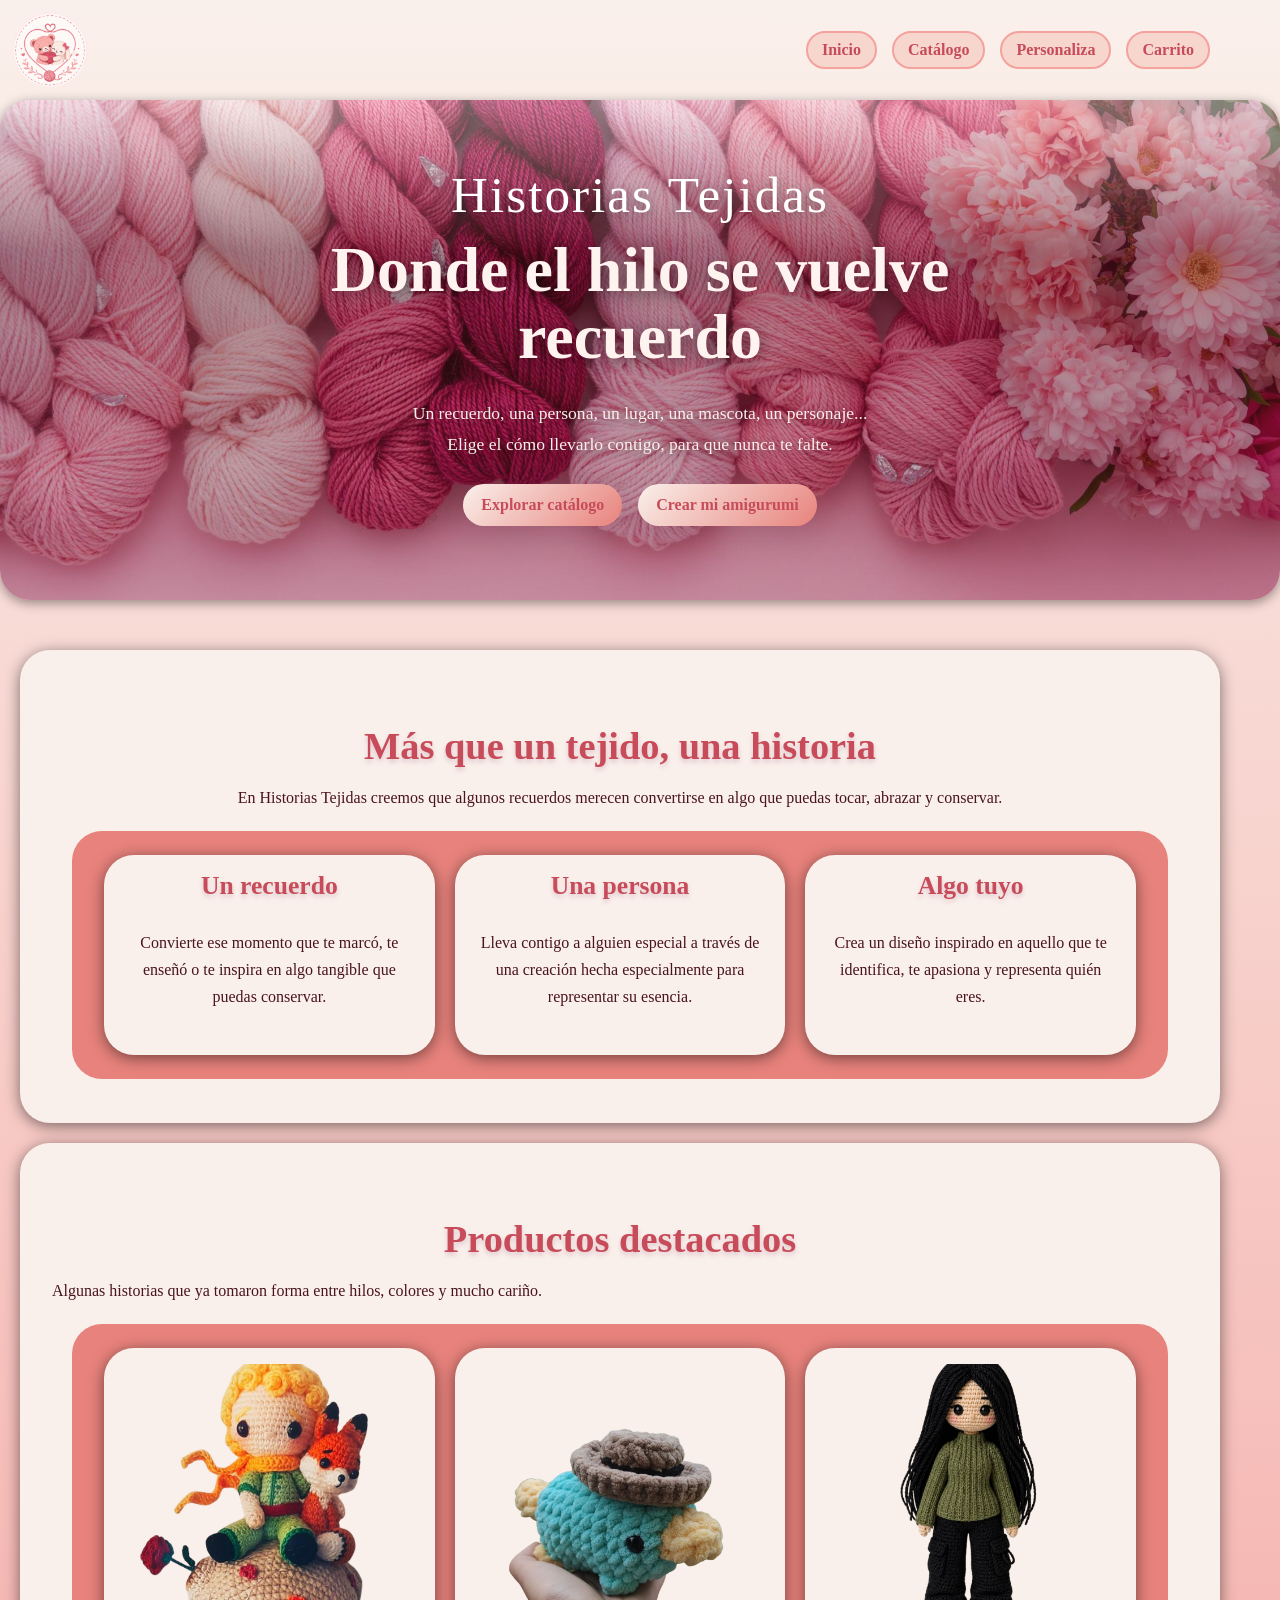
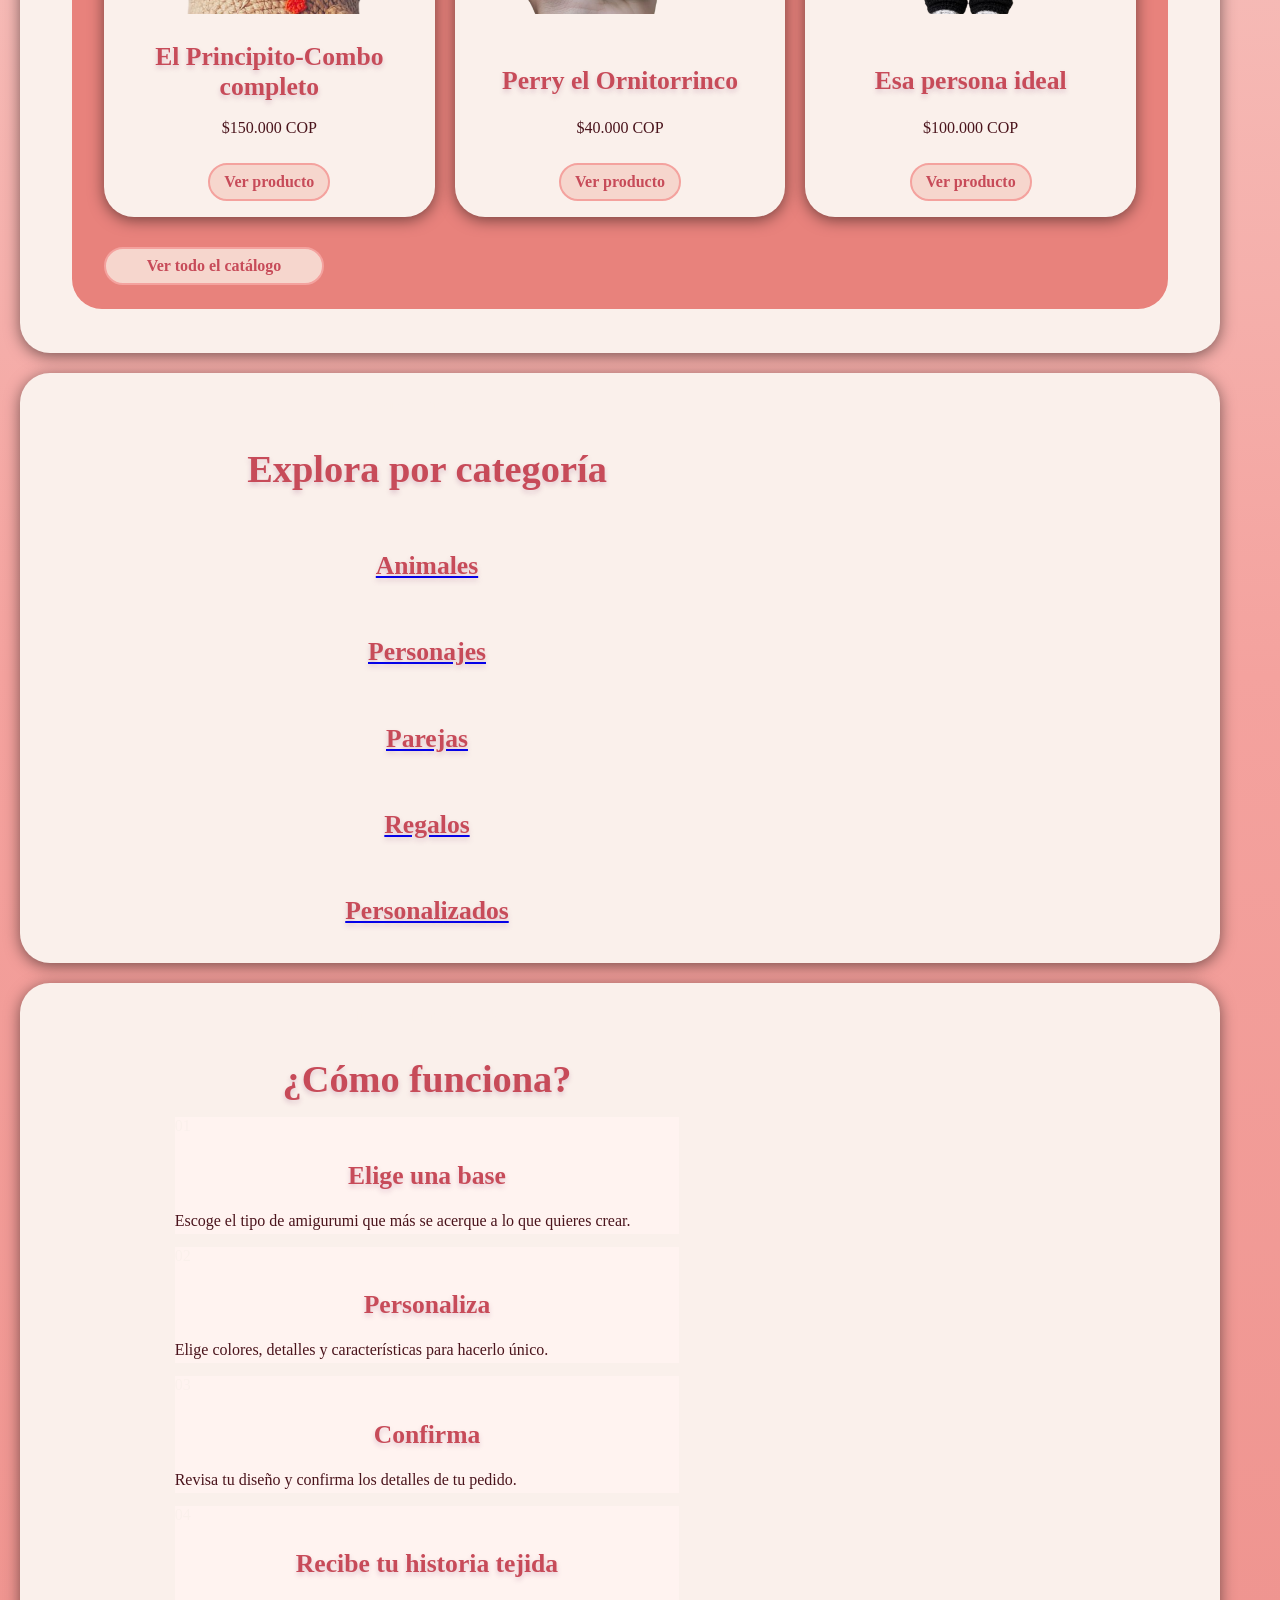
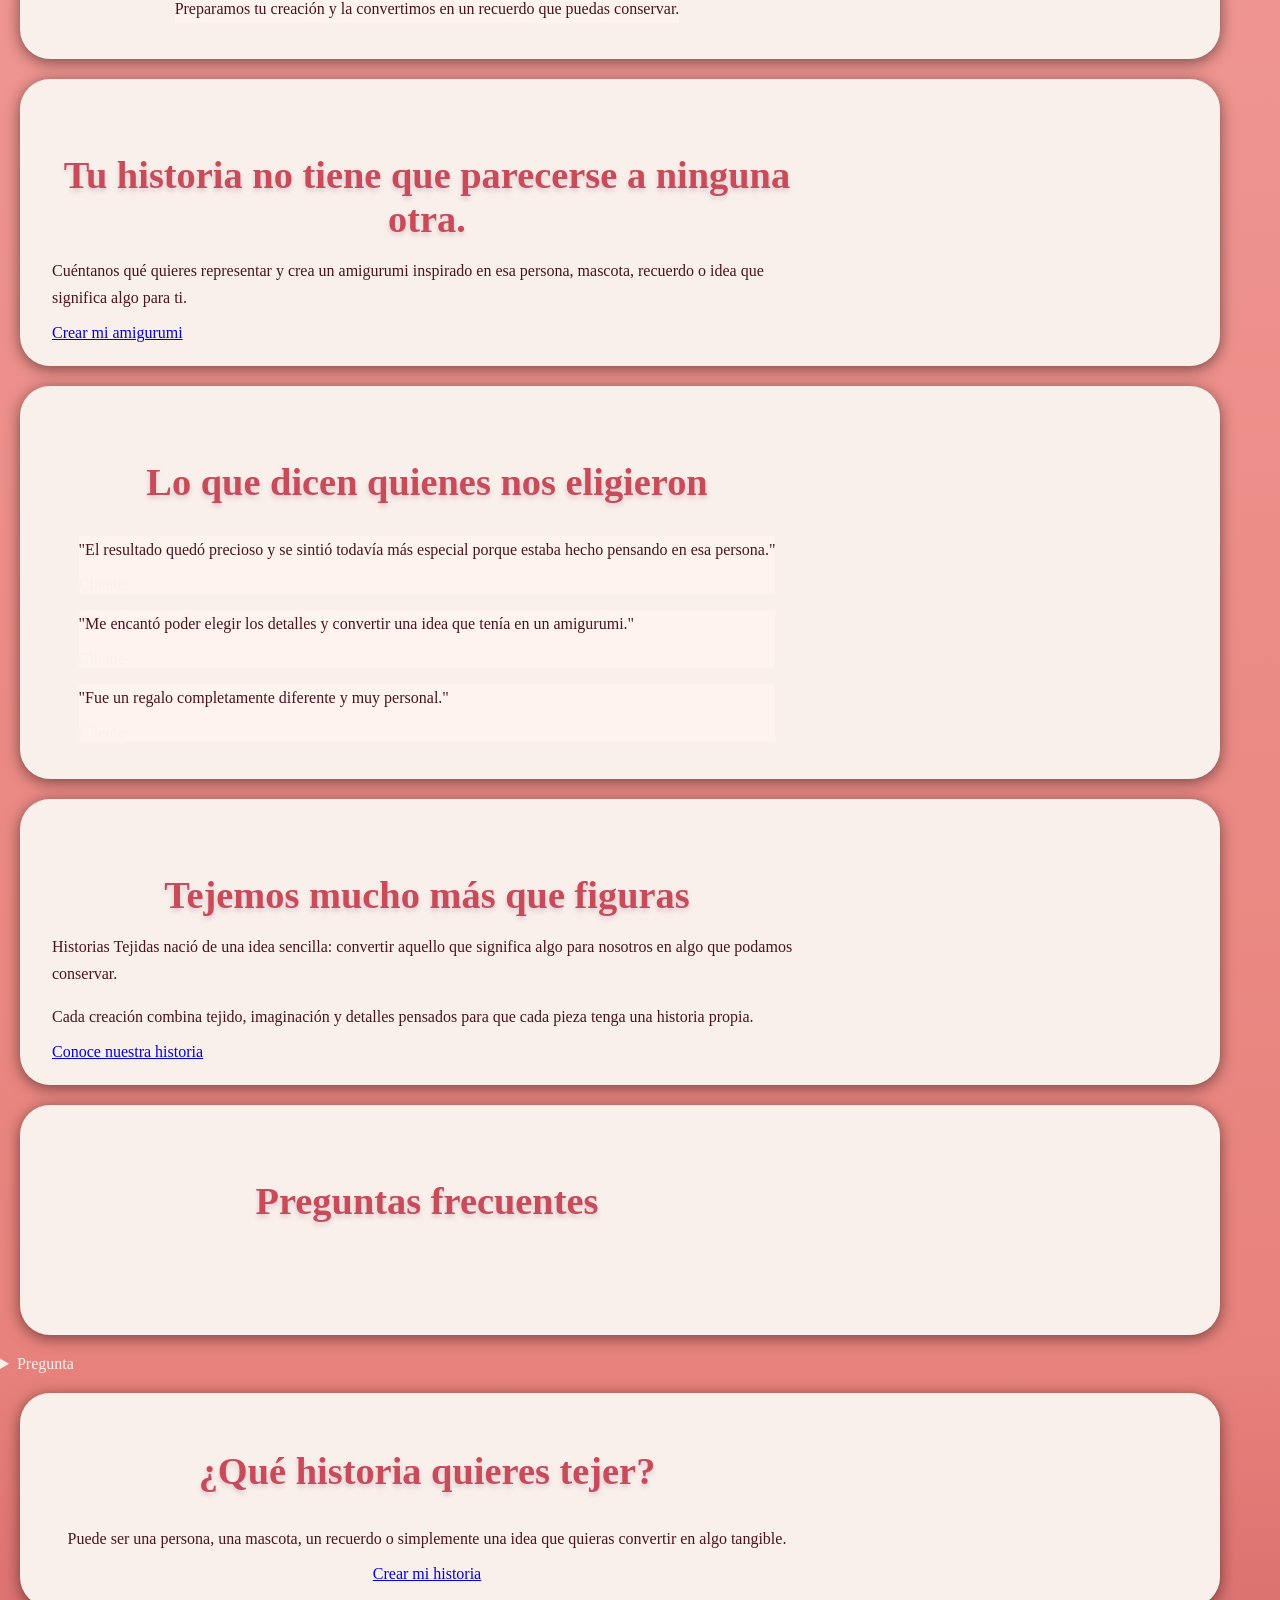
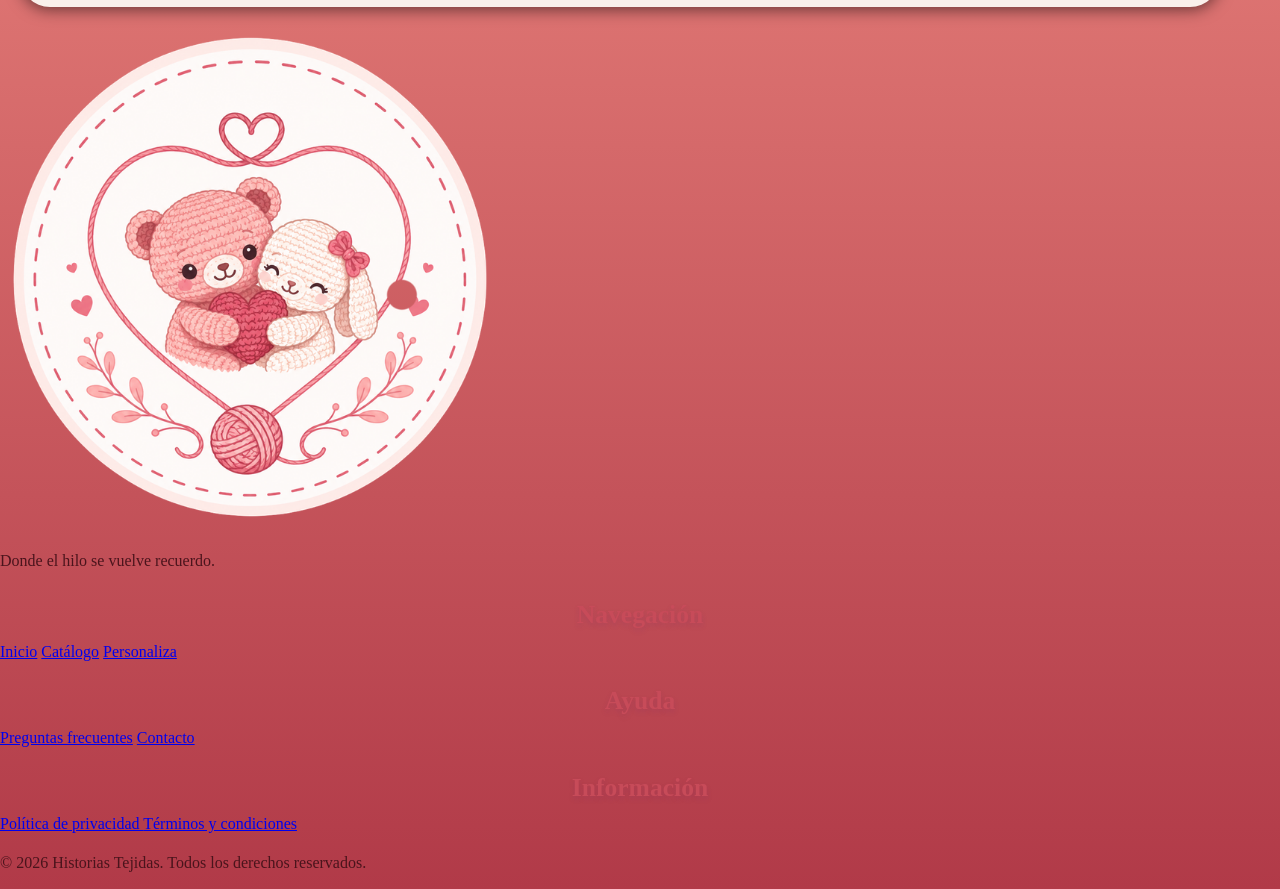
==== commit f0ad3197: "Terminar productos destacados + imagenes de categoria" ====
--- a/index.html
+++ b/index.html
@@ -97,28 +97,28 @@
 
                 </article>
 
-                <article class="producto-card">
-
-                    <img src="assets/img/productos/conejo.jpg" alt="Amigurumi de conejo tejido">
+                <article class="tarjeta">
+
+                    <img src="assets/img/productos/perrielornitorrinco.png" alt="Amigurumi de Perry el Ornitorrinco, de la serie Finnyas y Ferbs. En formato horizontal.">
 
                     <div class="producto-info">
-                        <h3>Conejito</h3>
-                        <p class="precio">$XX.XXX</p>
-                        <a href="producto-detalle.html">
+                        <h3>Perry el Ornitorrinco</h3>
+                        <p class="precio">$40.000 COP</p>
+                        <a href="producto-detalle.html" class="button">
                             Ver producto
                         </a>
                     </div>
 
                 </article>
 
-                <article class="producto-card">
-
-                    <img src="assets/img/productos/pareja.jpg" alt="Amigurumis tejidos de una pareja">
+                <article class="tarjeta">
+
+                    <img src="assets/img/productos/muñeca.png" alt="Amigurumis de una muñeca que representa a una persona, pelo largo, ropa tipo clima frio.">
 
                     <div class="producto-info">
-                        <h3>Dos historias</h3>
-                        <p class="precio">$XX.XXX</p>
-                        <a href="producto-detalle.html">
+                        <h3>Esa persona ideal</h3>
+                        <p class="precio">$100.000 COP</p>
+                        <a href="producto-detalle.html" class="button">
                             Ver producto
                         </a>
                     </div>
--- a/assets/css/style.css
+++ b/assets/css/style.css
@@ -430,19 +430,18 @@
 
     display: flex;
     flex-direction: column;
-    justify-content: flex-start;
-    align-items: center;
-
-    
+    align-items: center;
+
+    height: 100%;
 
 }
 
 .tarjeta img {
-    width: 100%;
-    height: auto;
-    border-radius: var(--border-rdp);
+   width: 100%;
+    height: 250px;
     object-fit: cover;
-    margin-bottom: 15px }
+    border-radius: var(--border-rdp);
+    margin-bottom: 15px; }
 
 .tarjeta h3 {
     margin: 0 0 12px 0;
@@ -452,6 +451,7 @@
 .tarjeta p {
     text-align: center;
     margin-bottom: var(--margin-bt0);
+    flex-grow: 1;
 }
 
 .tarjeta:hover {
@@ -504,20 +504,34 @@
 --------------------------------------------------------------------------------*/
 
 
+.producto-info h3 {
+    margin: 0 0 12px 0;
+    min-height: 2.6rem; 
+    display: flex;
+    align-items: center;
+    justify-content: center;
+}
+
 .propuesta-valor p {
     text-align: center;
+    flex-grow: 1;
 }
 
 .producto-info {
     display: flex;
     flex-direction: column;
-    align-items: center;  /* Centra horizontalmente el título, precio y botón */
-    text-align: center;   /* Centra el texto */
-    width: 100%;          /* Asegura que ocupe el ancho disponible */
-}
-
-/* Aseguramos que el botón dentro de la info se centre perfectamente */
+    align-items: center;  
+    text-align: center;   
+    width: 100%;      
+    margin-top: auto;    
+}
+
+.producto-info .precio {
+    margin-top: auto;
+    margin-bottom: 12px;
+}
+
+
 .producto-info .button {
     align-self: center;
-    margin-top: 10px;
 }
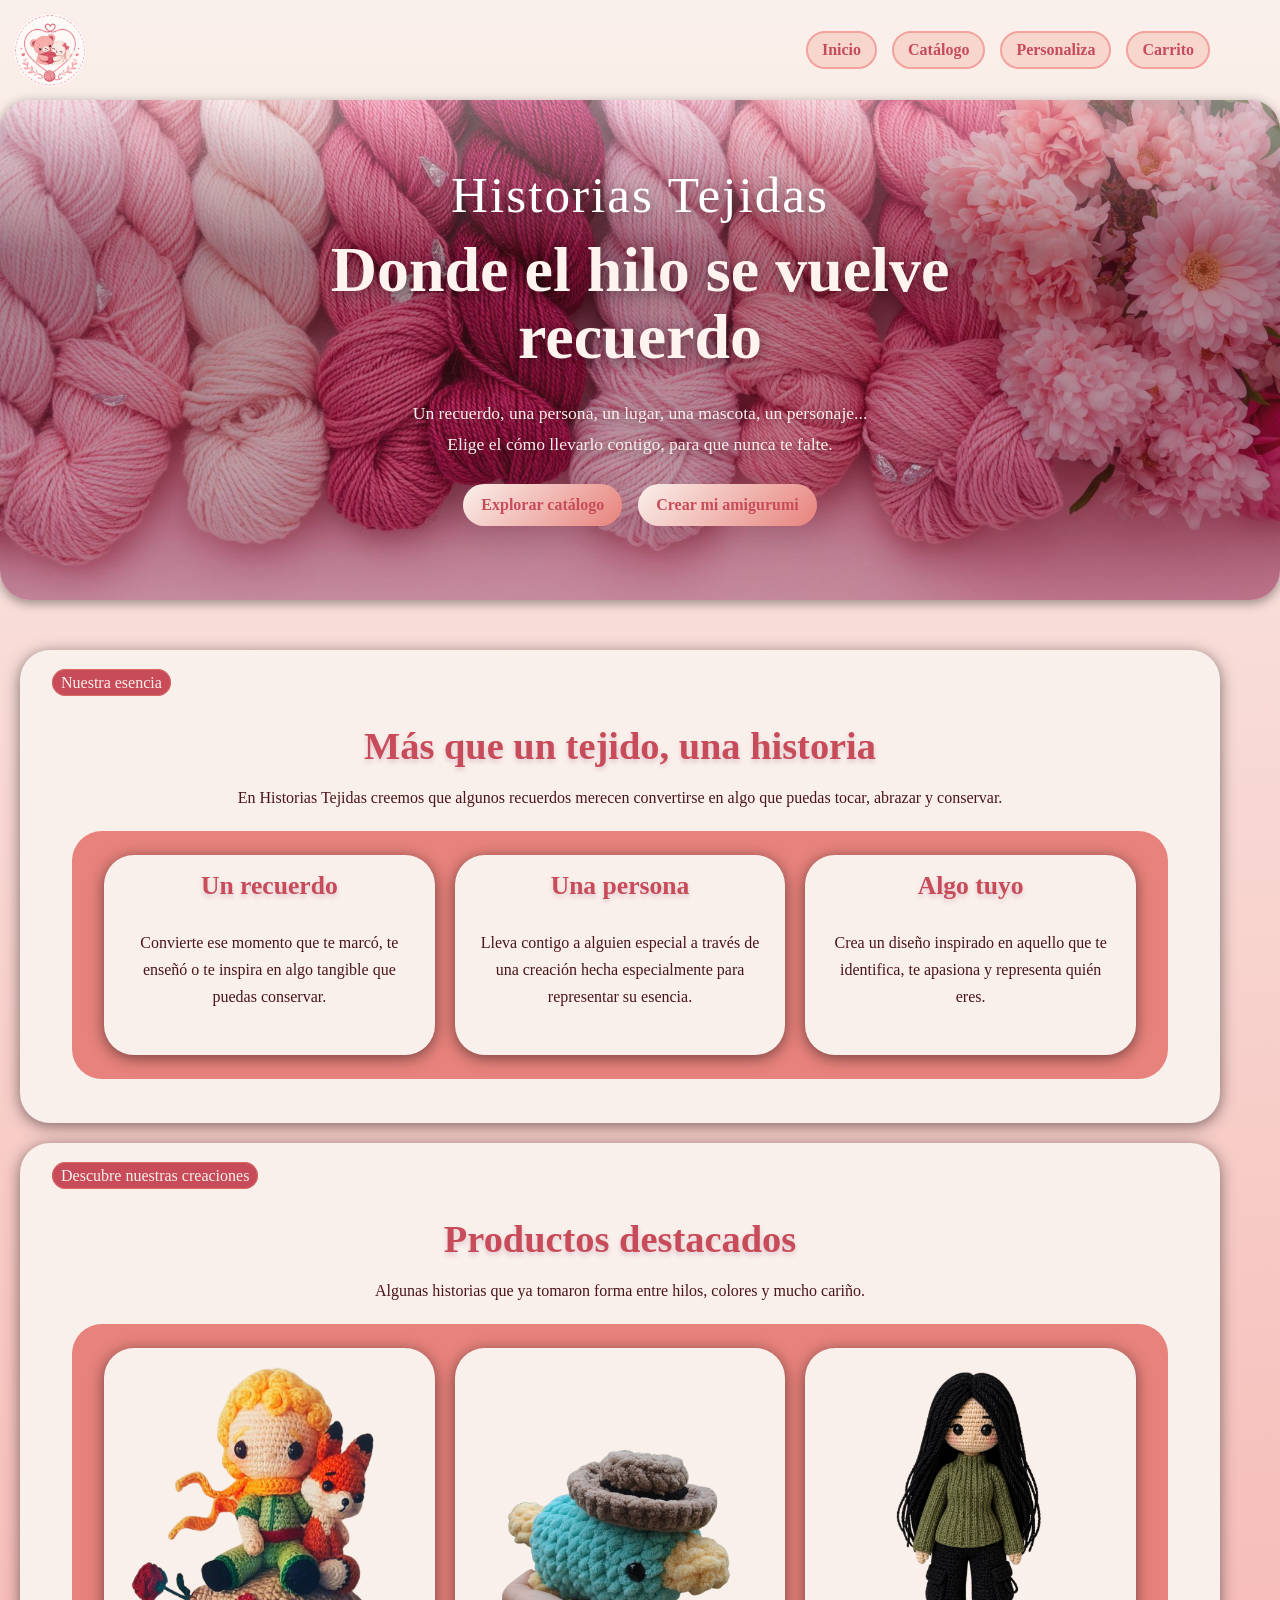
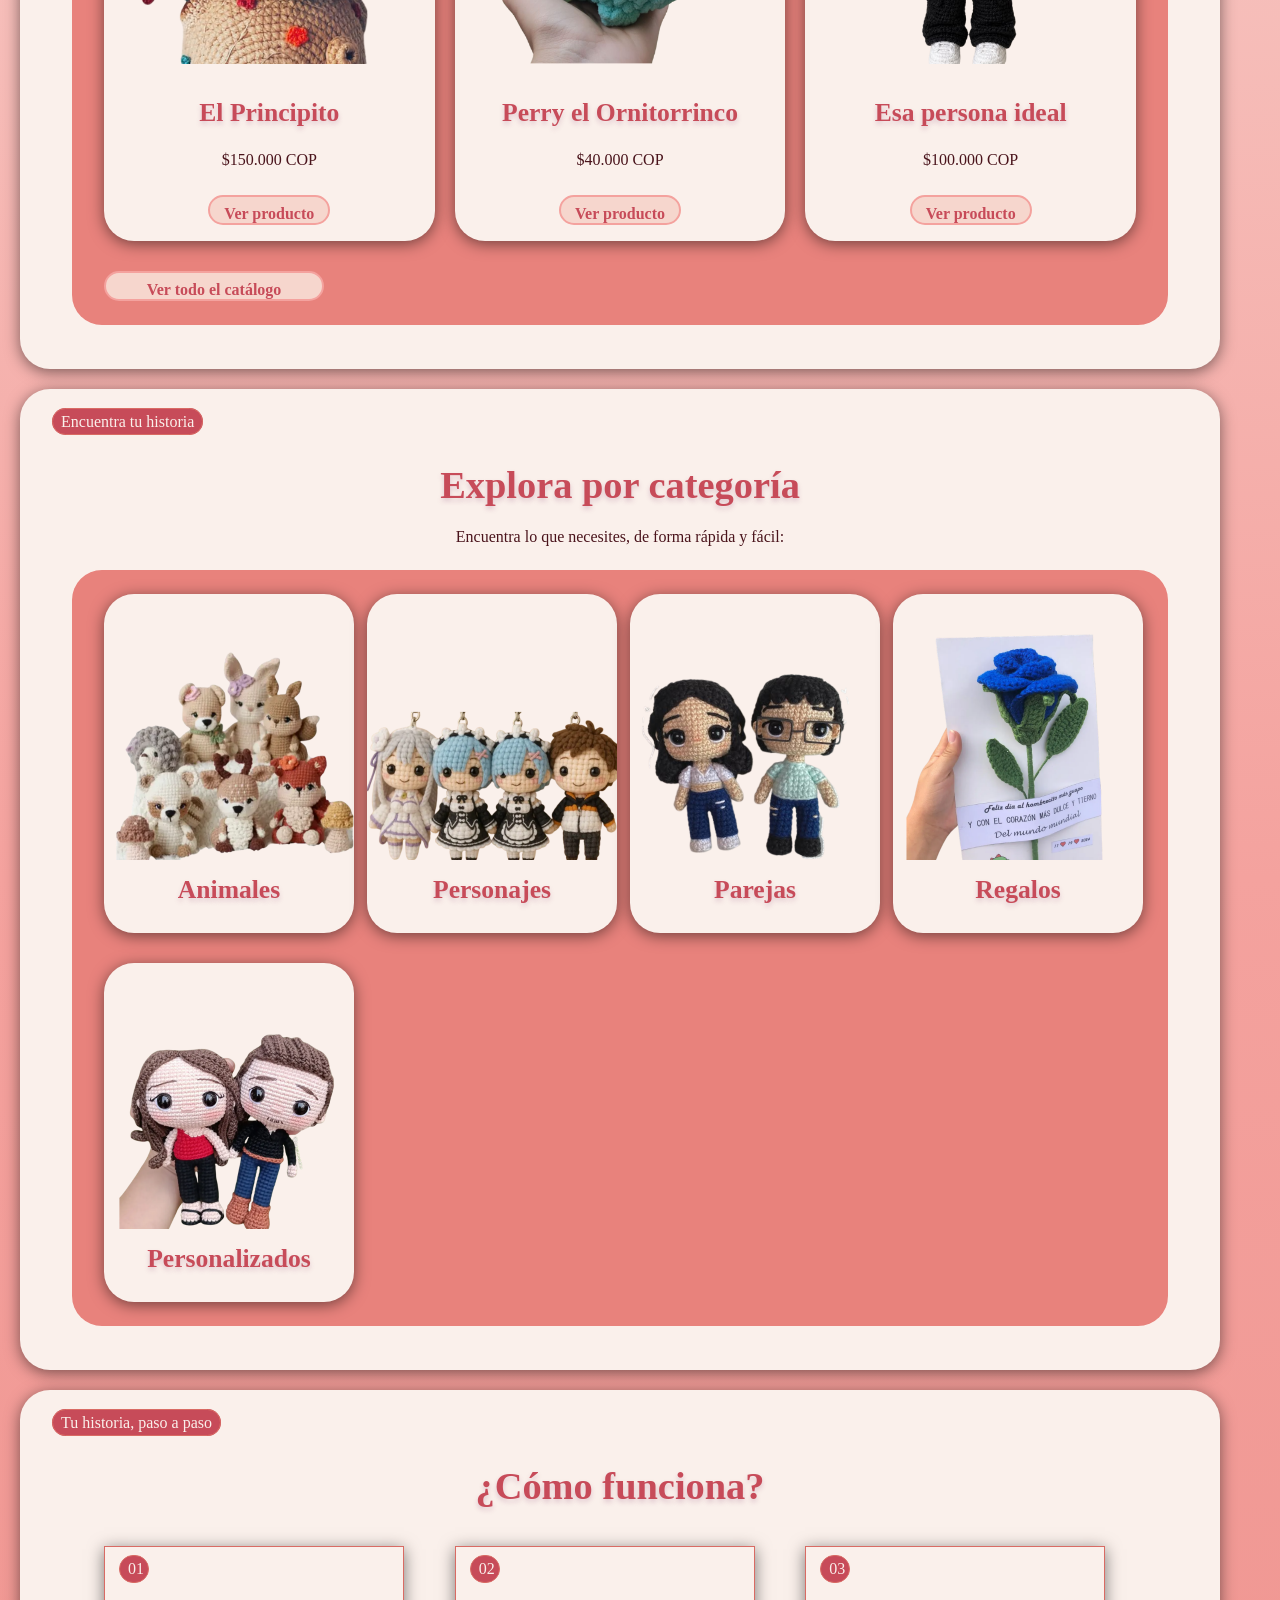
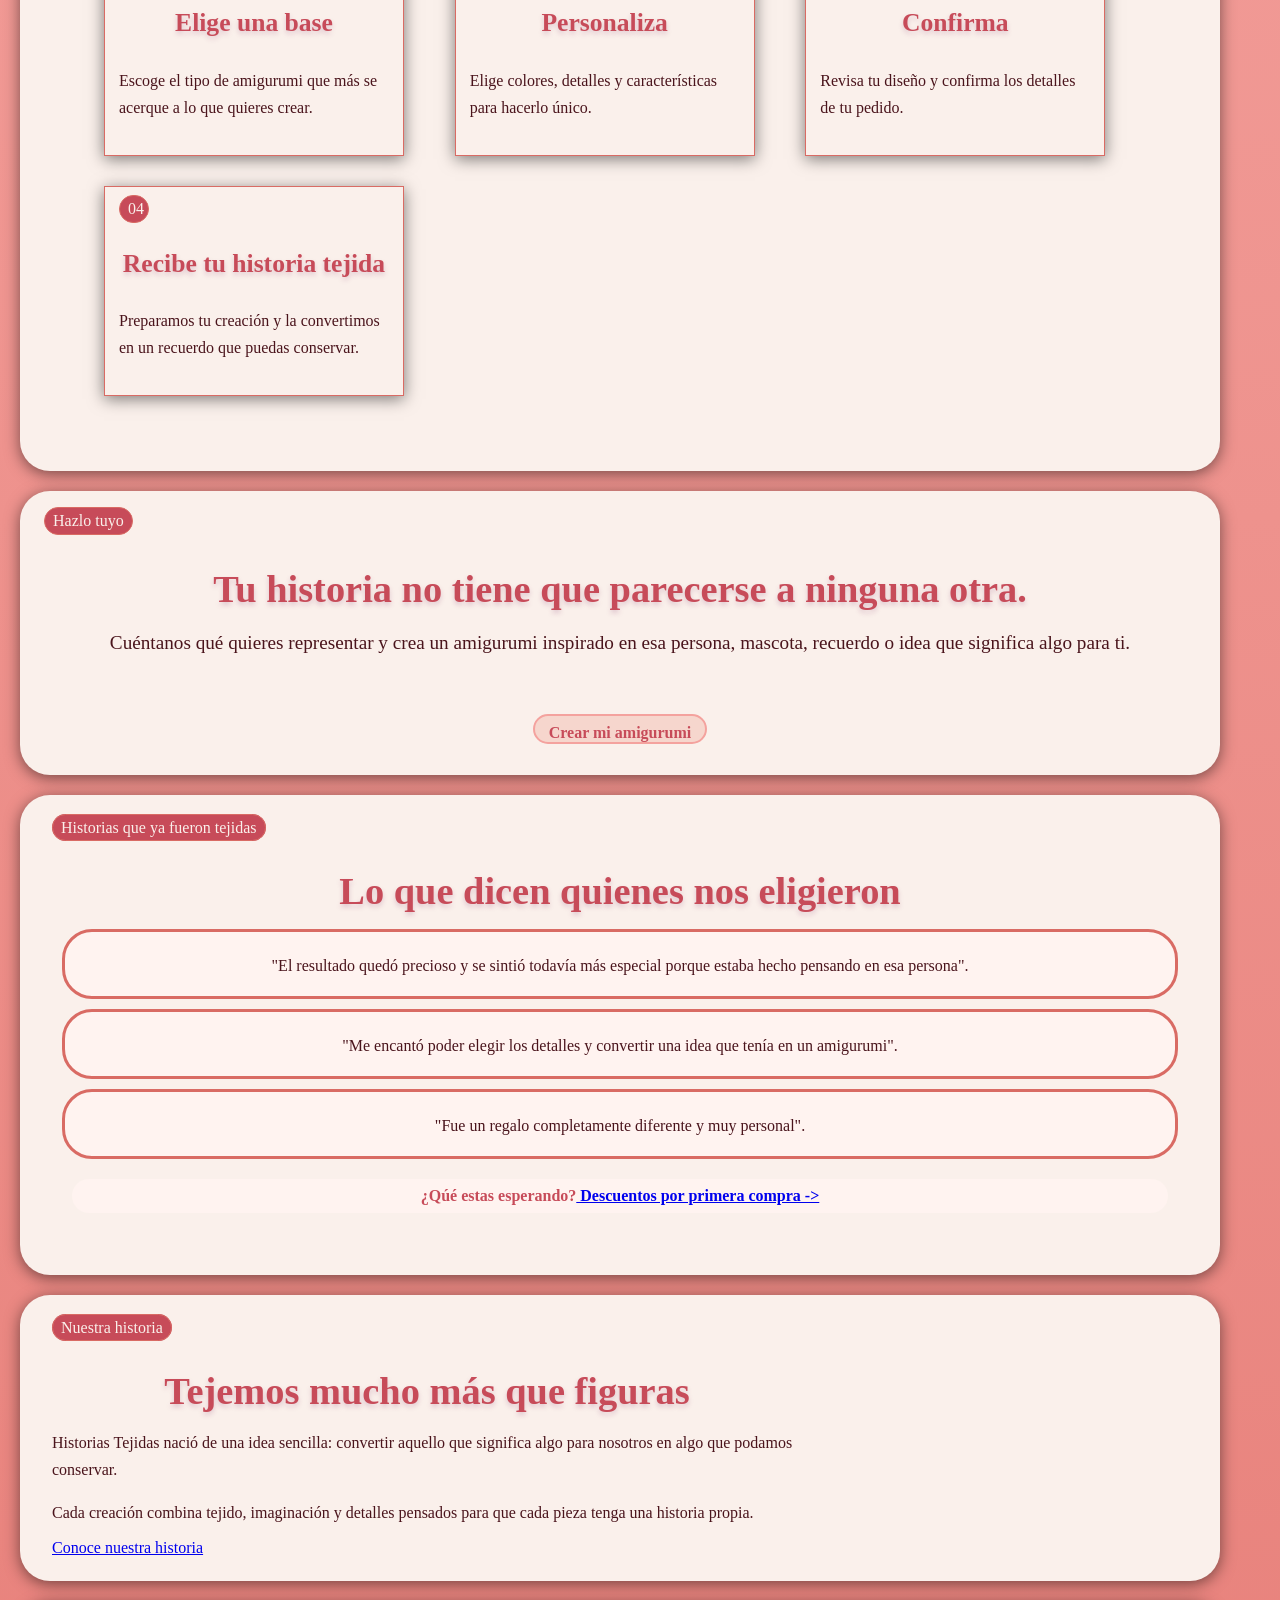
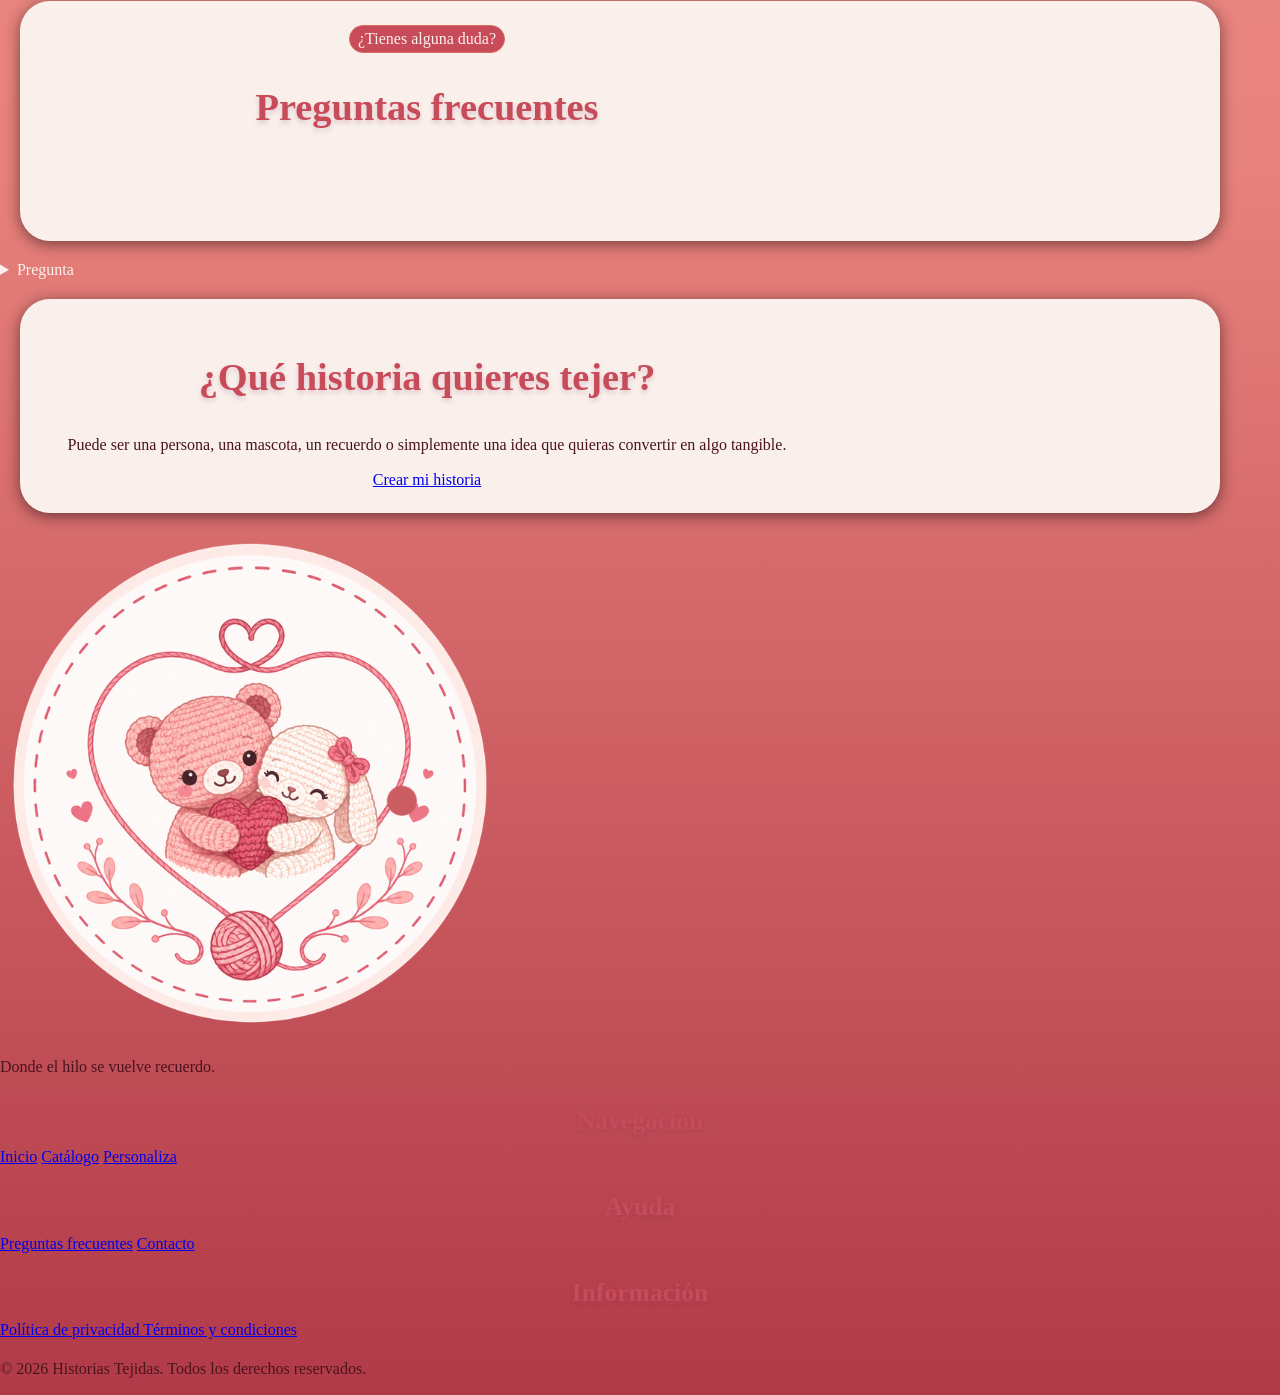
==== commit cff597b9: "cambios" ====
--- a/index.html
+++ b/index.html
@@ -71,7 +71,7 @@
 
         <section class="destacados">
 
-            <span class="section-label">Descubre nuestras creaciones</span>
+            <span>Descubre nuestras creaciones</span>
 
             <h2>Productos destacados</h2>
 
@@ -88,7 +88,7 @@
                         alt="Amigurumi del personaje el principito junto al zorro en la luna con una rosa, de la obra literaria.">
 
                     <div class="producto-info">
-                        <h3>El Principito-Combo completo</h3>
+                        <h3>El Principito</h3>
                         <p class="precio">$150.000 COP</p>
                         <a class="button" href="producto-detalle.html">
                             Ver producto
@@ -135,59 +135,56 @@
 
         <section class="categorias">
 
-            <div class="container">
-
-                <span class="section-label">Encuentra tu historia</span>
+
+                <span>Encuentra tu historia</span>
 
                 <h2>Explora por categoría</h2>
 
-                <div class="categorias-grid">
-
-                    <a href="catalogo.html?categoria=animales" class="categoria">
-                        <img src="assets/img/categorias/animales.jpg" alt="">
+                <p>Encuentra lo que necesites, de forma rápida y fácil:</p>
+
+                <div class="tarjeta-container-c">
+
+                    <a href="catalogo.html" class="tarjeta-c">
+                        <img src="assets/img/productos/Animales.png" alt="Un conjunto de diversos tipos de animales.">
                         <h3>Animales</h3>
                     </a>
 
-                    <a href="catalogo.html?categoria=personajes" class="categoria">
-                        <img src="assets/img/categorias/personajes.jpg" alt="">
+                    <a href="catalogo.html" class="tarjeta-c">
+                        <img src="assets/img/productos/Personaje.png" alt="Personajes basados en anime famoso, muñecos con accesorios parecidos.">
                         <h3>Personajes</h3>
                     </a>
 
-                    <a href="catalogo.html?categoria=parejas" class="categoria">
-                        <img src="assets/img/categorias/parejas.jpg" alt="">
+                    <a href="catalogo.html" class="tarjeta-c">
+                        <img src="assets/img/productos/pareja.png" alt="Dos muñecos, representando a una pareja real.">
                         <h3>Parejas</h3>
                     </a>
 
-                    <a href="catalogo.html?categoria=regalos" class="categoria">
-                        <img src="assets/img/categorias/regalos.jpg" alt="">
+                    <a href="catalogo.html" class="tarjeta-c">
+                        <img src="assets/img/productos/Regalo.png" alt="UNa flor tejida en forma de regalo.">
                         <h3>Regalos</h3>
                     </a>
 
-                    <a href="catalogo.html?categoria=personalizados" class="categoria">
-                        <img src="assets/img/categorias/personalizados.jpg" alt="">
+                    <a href="catalogo.html" class="tarjeta-c">
+                        <img src="assets/img/productos/Personalizado.png" alt="DOs muñecos basados en dos personas reales.">
                         <h3>Personalizados</h3>
                     </a>
 
-                </div>
-
-            </div>
-
-        </section>
-
-
-        <section class="como-funciona">
-
-            <div class="container">
-
-                <span class="section-label">Tu historia, paso a paso</span>
+            </div>
+
+        </section>
+
+
+        <section class="funcionalidad">
+
+                <span>Tu historia, paso a paso</span>
 
                 <h2>¿Cómo funciona?</h2>
 
                 <div class="pasos">
 
                     <article class="paso">
-                        <span class="paso-numero">01</span>
-                        <h3>Elige una base</h3>
+                        <span>01</span>
+                        <h3> Elige una base</h3>
                         <p>
                             Escoge el tipo de amigurumi que más se acerque
                             a lo que quieres crear.
@@ -195,8 +192,8 @@
                     </article>
 
                     <article class="paso">
-                        <span class="paso-numero">02</span>
-                        <h3>Personaliza</h3>
+                        <span>02</span>
+                        <h3> Personaliza</h3>
                         <p>
                             Elige colores, detalles y características
                             para hacerlo único.
@@ -204,16 +201,16 @@
                     </article>
 
                     <article class="paso">
-                        <span class="paso-numero">03</span>
-                        <h3>Confirma</h3>
+                        <span>03</span>
+                        <h3> Confirma</h3>
                         <p>
                             Revisa tu diseño y confirma los detalles de tu pedido.
                         </p>
                     </article>
 
                     <article class="paso">
-                        <span class="paso-numero">04</span>
-                        <h3>Recibe tu historia tejida</h3>
+                        <span>04</span>
+                        <h3> Recibe tu historia tejida</h3>
                         <p>
                             Preparamos tu creación y la convertimos
                             en un recuerdo que puedas conservar.
@@ -222,17 +219,13 @@
 
                 </div>
 
-            </div>
 
         </section>
 
         <section class="personalizacion-home">
 
-            <div class="container">
-
-                <div class="personalizacion-contenido">
-
-                    <span class="section-label">Hazlo tuyo</span>
+
+                    <span>Hazlo tuyo</span>
 
                     <h2>Tu historia no tiene que parecerse a ninguna otra.</h2>
 
@@ -242,53 +235,41 @@
                         que significa algo para ti.
                     </p>
 
-                    <a href="personaliza.html">
+                    <a href="personaliza.html" class="button">
                         Crear mi amigurumi
                     </a>
 
-                </div>
-
-            </div>
-
-        </section>
-
-        <section class="resenas">
-
-            <div class="container">
-
-                <span class="section-label">Historias que ya fueron tejidas</span>
+
+        </section>
+
+        <section class="reseñas">
+
+                <span>Historias que ya fueron tejidas</span>
 
                 <h2>Lo que dicen quienes nos eligieron</h2>
 
-                <div class="resenas-grid">
 
                     <article class="resena">
                         <p>
                             "El resultado quedó precioso y se sintió todavía
-                            más especial porque estaba hecho pensando en esa persona."
-                        </p>
-                        <span>Cliente</span>
+                            más especial porque estaba hecho pensando en esa persona".
+                        </p>
                     </article>
 
                     <article class="resena">
                         <p>
                             "Me encantó poder elegir los detalles y convertir
-                            una idea que tenía en un amigurumi."
-                        </p>
-                        <span>Cliente</span>
+                            una idea que tenía en un amigurumi".
+                        </p>
                     </article>
 
                     <article class="resena">
                         <p>
-                            "Fue un regalo completamente diferente y muy personal."
-                        </p>
-                        <span>Cliente</span>
-                    </article>
-
-                </div>
-
-            </div>
-
+                            "Fue un regalo completamente diferente y muy personal".
+                        </p>
+                    </article>
+
+                <aside>¿Qúé estas esperando?<a href="personaliza.html"> Descuentos por primera compra -> </a></aside>>
         </section>
 
         <section class="sobre-nosotros">
--- a/assets/css/style.css
+++ b/assets/css/style.css
@@ -186,6 +186,14 @@
 
 }
 
+span {
+    color: var(--rosa-crema);
+    background: var(--rosa-principal);
+    border-radius: var(--border-rdp);
+    border: 1px solid var(--rosa-coral);
+    padding: var(--padding-05);
+}
+
 
 /* ----------------------------------------------------------------------------
 ======================================HEADER======================================
@@ -438,7 +446,7 @@
 
 .tarjeta img {
    width: 100%;
-    height: 250px;
+    height: 300px;
     object-fit: cover;
     border-radius: var(--border-rdp);
     margin-bottom: 15px; }
@@ -488,6 +496,7 @@
     text-align: center;
 
     max-width: 220px;
+    max-height: 30px;
     
 
 }
@@ -503,6 +512,7 @@
 ======================================INDEX====================================== 
 --------------------------------------------------------------------------------*/
 
+ /* Producto */
 
 .producto-info h3 {
     margin: 0 0 12px 0;
@@ -534,4 +544,166 @@
 
 .producto-info .button {
     align-self: center;
-}+}
+
+ /* Destacados */
+
+.destacados p {
+    text-align: center;
+
+}
+
+ /* Categoria */
+
+.categorias p{
+    text-align: center;
+    
+}
+
+.tarjeta-container-c {
+
+    background: var(--rosa-medio);
+    padding: var(--padding-4);
+    border-radius: var(--border-rdp);
+    display: grid;
+    grid-template-columns: repeat(auto-fit, minmax(200px, 1fr));
+    gap: var(--margin-4);
+    margin: var(--margin-3);
+
+
+}
+
+.tarjeta-c {
+    background: var(--rosa-crema);
+    border-radius: var(--border-rdp);
+
+    padding: var(--padding-3);
+    box-shadow: var(--sombra-normal);
+    transition:
+        transform var(--transicion);
+
+    display: flex;
+    flex-direction: column;
+    align-items: center;
+
+    height: 100%;
+    min-width: 250px;
+  
+
+    text-decoration: none;
+
+}
+
+.tarjeta-c img {
+    width: 250px;
+    height: 250px;
+    object-fit: cover;
+    margin-bottom: 15px; 
+}
+
+.tarjeta-c h3 {
+    margin: 0 0 12px 0;
+}
+
+.tarjeta-c:hover {
+    transform: translateY(-3px);
+}
+
+
+ /* Funcionalidad */
+
+
+.pasos {
+    align-items: center;
+    justify-content: center;
+    margin: var(--margin-3);
+    padding: var(--padding-4);
+    display: grid;
+    grid-template-columns: repeat(auto-fit, minmax(250px, 1fr));
+    gap: var(--margin-4);
+    
+}
+
+
+
+.paso {
+    width: 300px;
+    height: auto;
+    padding: var(--padding-1);
+    border: 1px solid var(--rosa-coral);
+    text-align: center;
+
+    background: var(--rosa-crema);
+
+    box-shadow: var(--sombra-normal);
+    transition:
+        transform var(--transicion);
+        background: var(--transicion-lenta);
+        color: var(--transicion);
+
+    display: flex;
+    flex-direction: column;
+    height: 100%;
+}
+
+.paso span {
+    max-width: 30px;
+    width: auto;
+    padding: var(--padding-05);
+    
+}
+
+.paso:hover {
+    transform: translateY(-3px);
+    background-color: var(--rosa-principal);
+}
+
+.paso:hover h3 {
+     color: var(--rosa-crema);
+}
+
+/* Personalizar */
+
+.personalizacion-home {
+    padding: var(--padding-3);
+    margin: var(--margin-3);
+    display: flex;
+    flex-direction: column;
+}
+
+.personalizacion-home p {
+    margin: 0 0 40px 0;
+    text-align: center;
+    font-size: larger;
+}
+
+.personalizacion-home span
+{
+    align-self: flex-start;
+    text-align: left; 
+}
+
+.personalizacion-home a {
+    align-self: center;
+    margin: var(--margin-2);
+}
+
+/* Reseña */
+
+.resena {
+    border-radius: var(--border-rdp);
+    padding: var(--padding-05);
+    margin: var(--margin-1);
+    border: 3px solid var(--rosa-coral);
+    
+}
+
+.resena p {
+    text-align: center;
+}
+
+.resena aside a {
+    color: var(--rosa-fuerte);
+    text-decoration: none;
+
+}
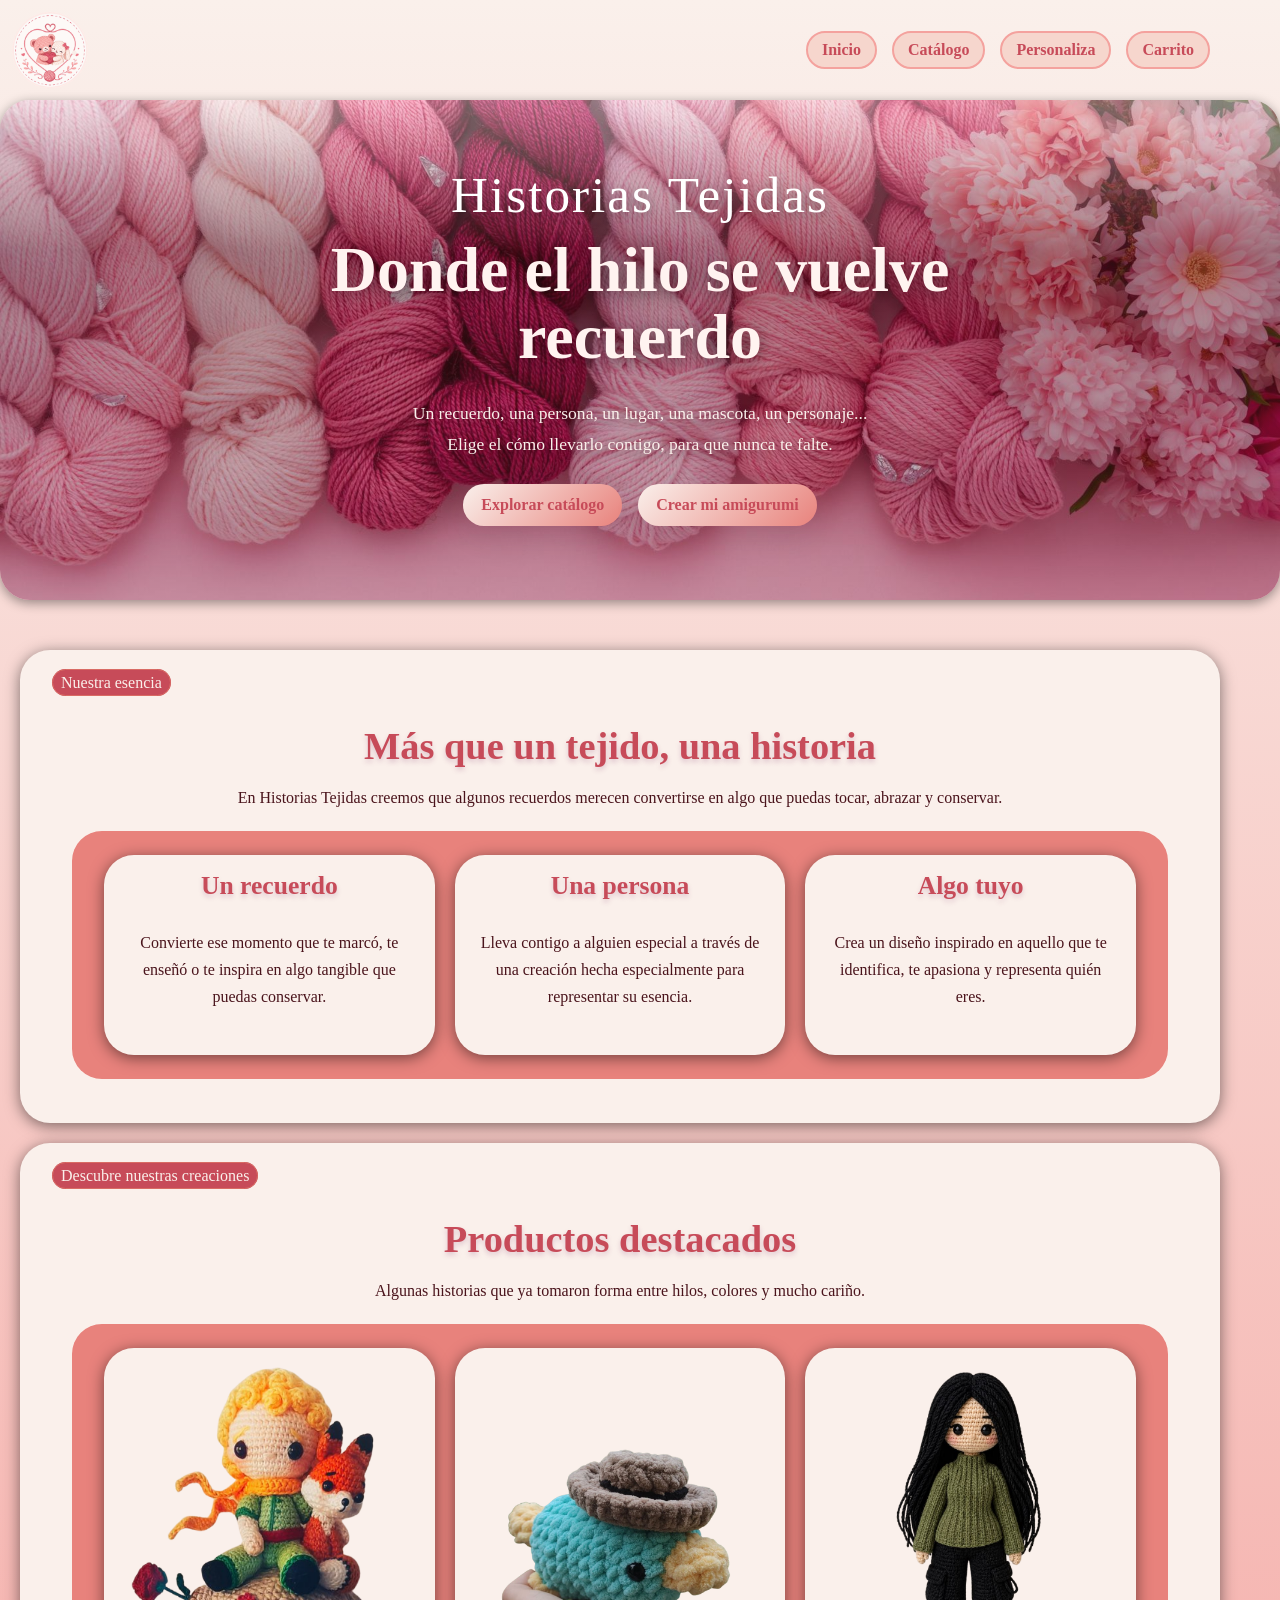
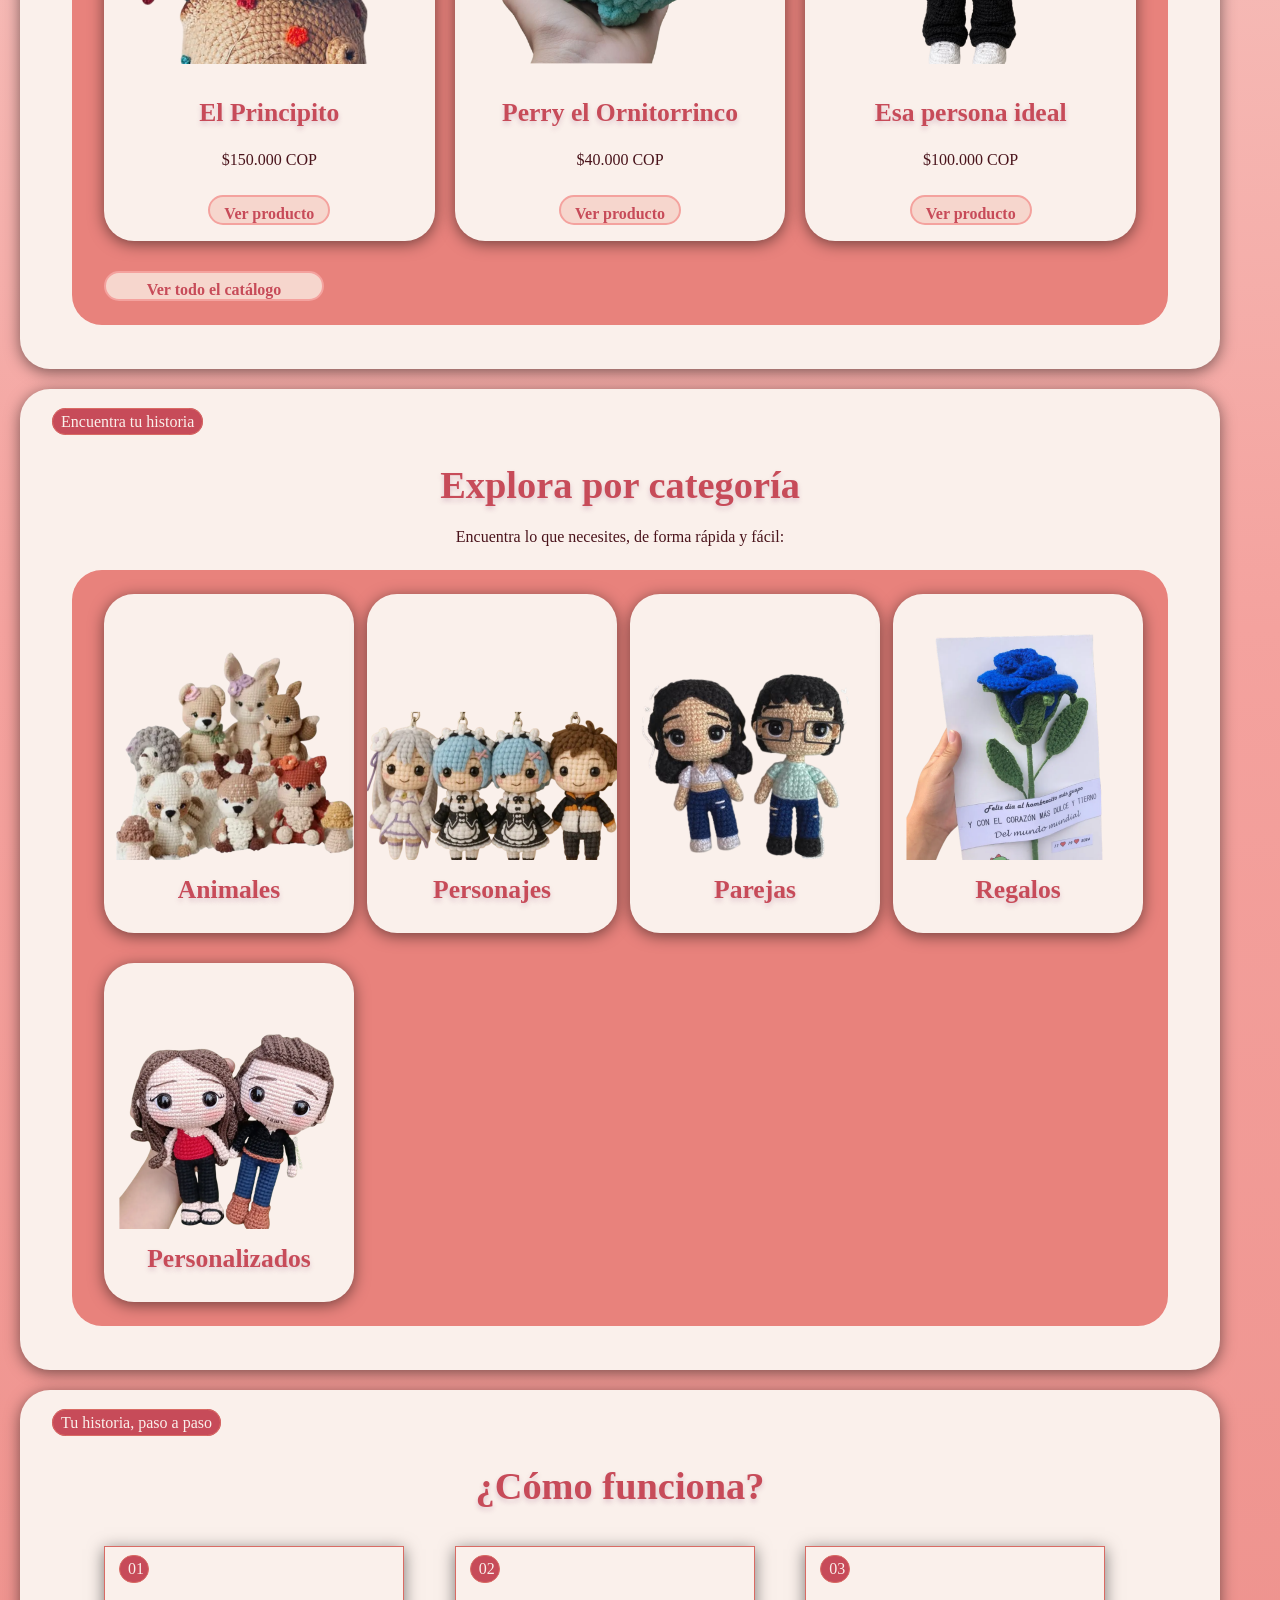
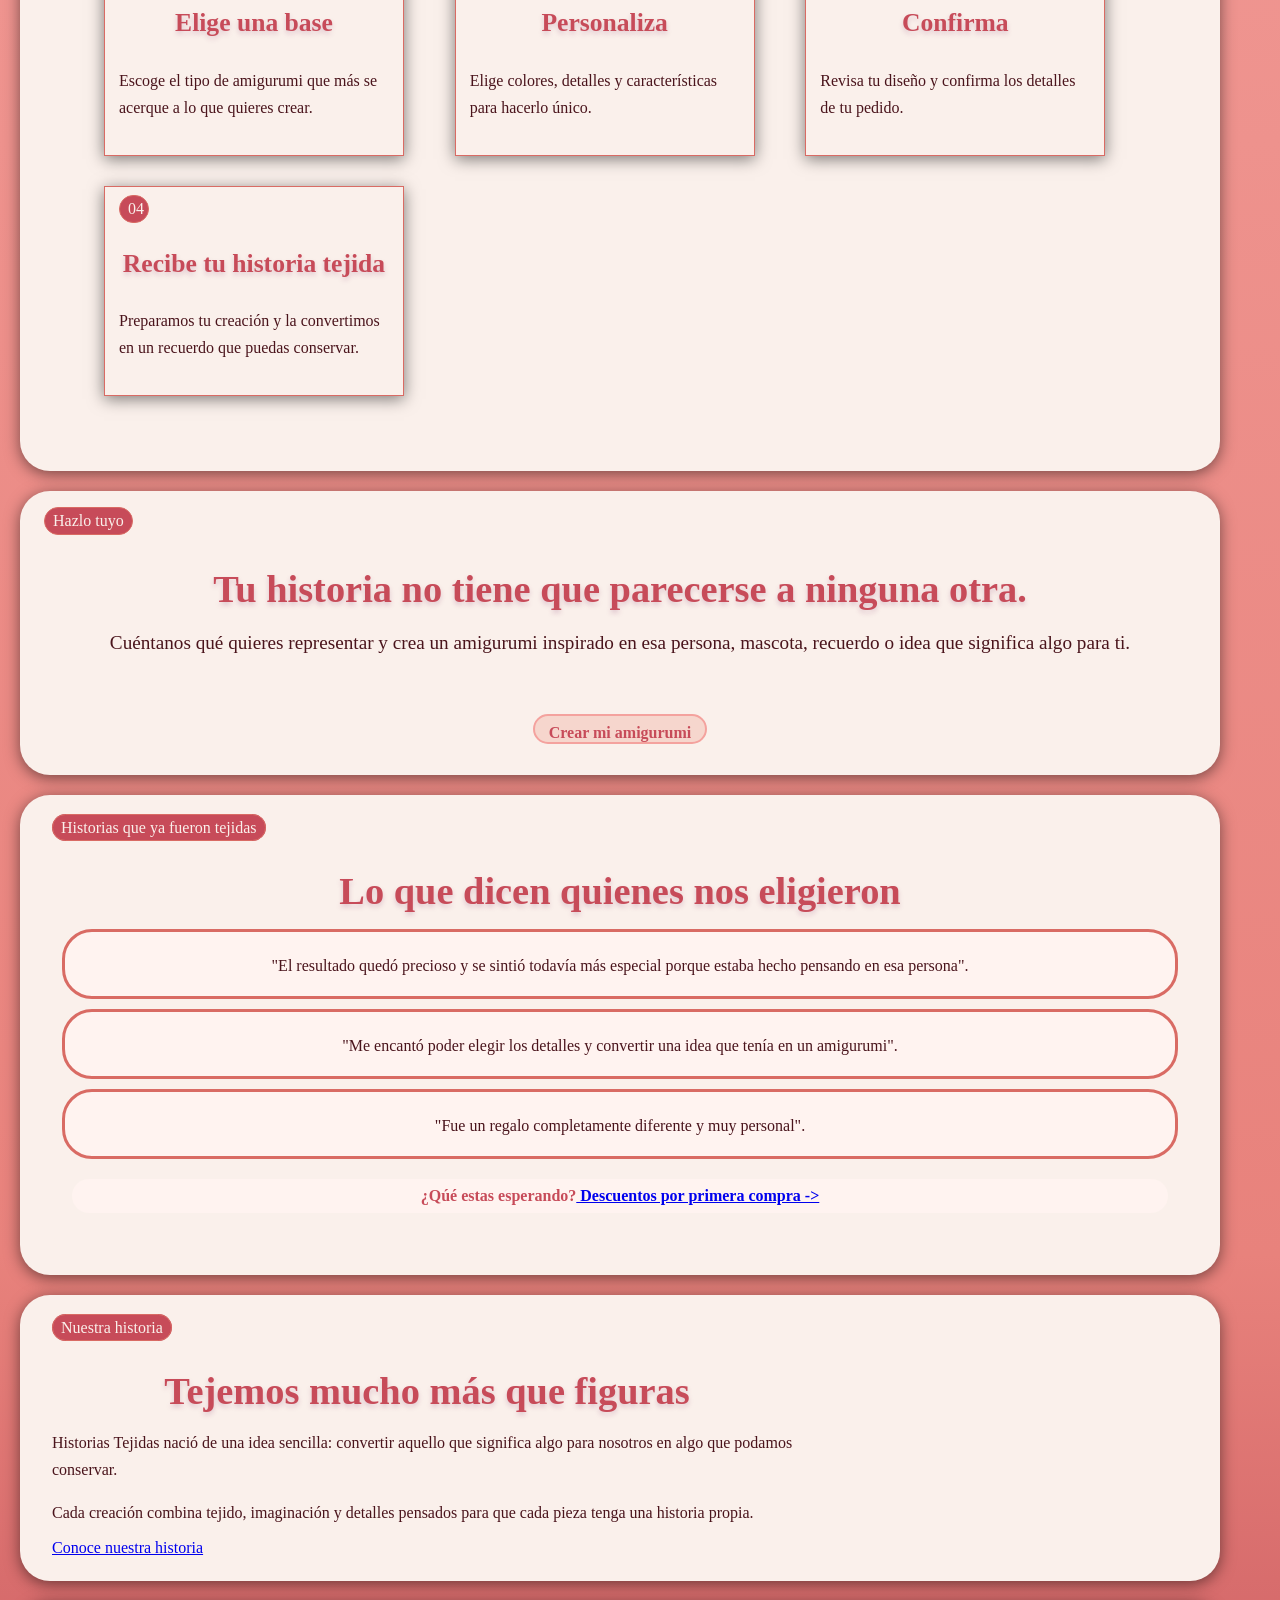
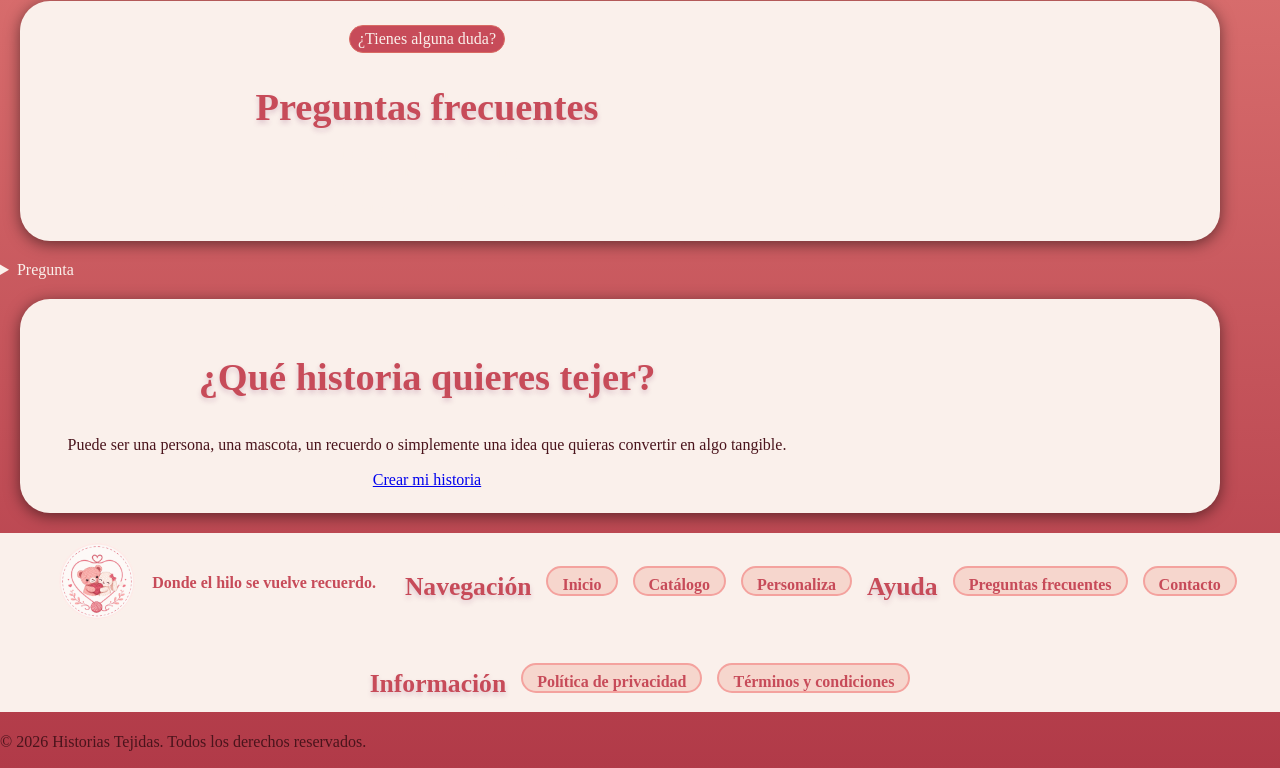
==== commit c116ac45: "commit" ====
--- a/index.html
+++ b/index.html
@@ -269,7 +269,7 @@
                         </p>
                     </article>
 
-                <aside>¿Qúé estas esperando?<a href="personaliza.html"> Descuentos por primera compra -> </a></aside>>
+                <aside>¿Qúé estas esperando?<a href="personaliza.html" class="descuento"> Descuentos por primera compra -> </a></aside>>
         </section>
 
         <section class="sobre-nosotros">
--- a/assets/css/style.css
+++ b/assets/css/style.css
@@ -386,6 +386,91 @@
     color: var(--blanco);
 }
 
+/* ------------------------------------------------------------------------------
+======================================FOOTER====================================== 
+--------------------------------------------------------------------------------*/
+.footer-container {
+    background-color: var(--rosa-crema);
+    display: flex;
+    justify-content: center;
+    align-items: center;
+    flex-wrap: wrap;
+    gap: 15px;
+}
+
+.footer-container .footer-marca {
+    margin: var(--margin-05);
+    padding: var(--padding-1);
+    display: flex;
+    justify-content: space-between;
+    align-items: center;
+    flex-wrap: wrap;
+    gap: 15px;
+
+}
+.footer-container .footer-marca img {
+    width: 80px;
+    max-width: 100%;
+    height: auto;
+    border-radius: var(--border-rdp);
+    transition:
+        transform var(--transicion);
+}
+
+.footer-container .footer-marca p {
+    font-weight: var(--negrita);
+    color: var(--rosa-principal);
+}
+
+
+.footer-container .footer-marca img:hover {
+    transform: translateY(-3px);
+}
+
+.footer-container .footer-columna {
+    background-color: var(--rosa-crema);
+    display: flex;
+    justify-content: center;
+    align-items: center;
+    flex-wrap: wrap;
+    gap: 15px;
+}
+
+.footer-container .footer-columna a {
+    background: var(--rosa-palido);
+    border-radius: var(--border-rdp);
+
+    padding: var(--padding-1);
+
+    color: var(--rosa-principal);
+    text-decoration: none;
+    font-weight: var(--negrita);
+
+    transition:
+        color var(--transicion),
+        background-color var(--transicion),
+        transform var(--transicion);
+
+    border: 2px solid var(--rosa-suave);
+    text-align: center;
+
+    max-width: 220px;
+    max-height: 30px;
+    
+
+}
+
+.footer-container .footer-columna a:hover {
+    background: var(--rosa-principal);
+    color: var(--rosa-crema);
+    text-decoration: underline;
+    transform: translateY(-2px);
+}
+
+.footer-bottom {
+
+}
+
 /* ============================================================================
    ESTILOS DE LA BARRA DE DESPLAZAMIENTO (SCROLLBAR)
 ============================================================================ */
@@ -702,8 +787,10 @@
     text-align: center;
 }
 
-.resena aside a {
+.resena aside .descuento{
     color: var(--rosa-fuerte);
     text-decoration: none;
 
 }
+
+
